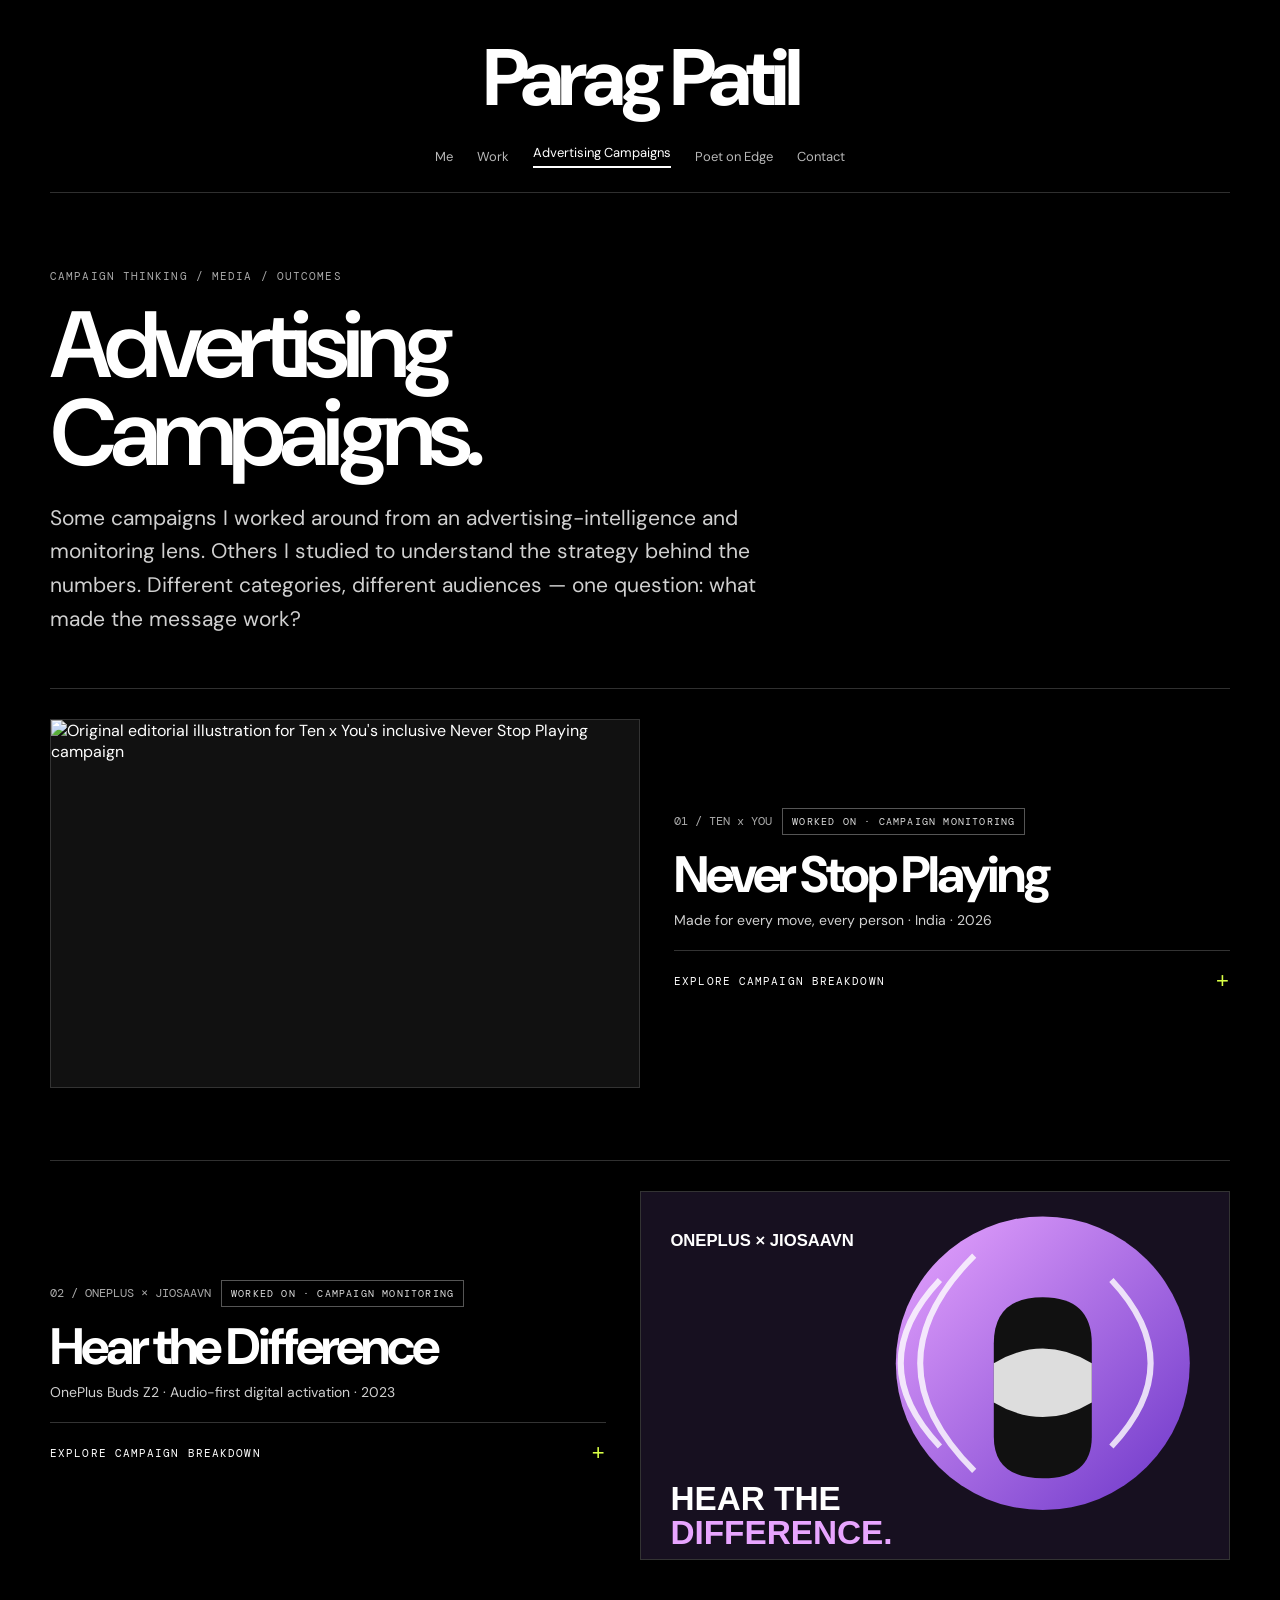
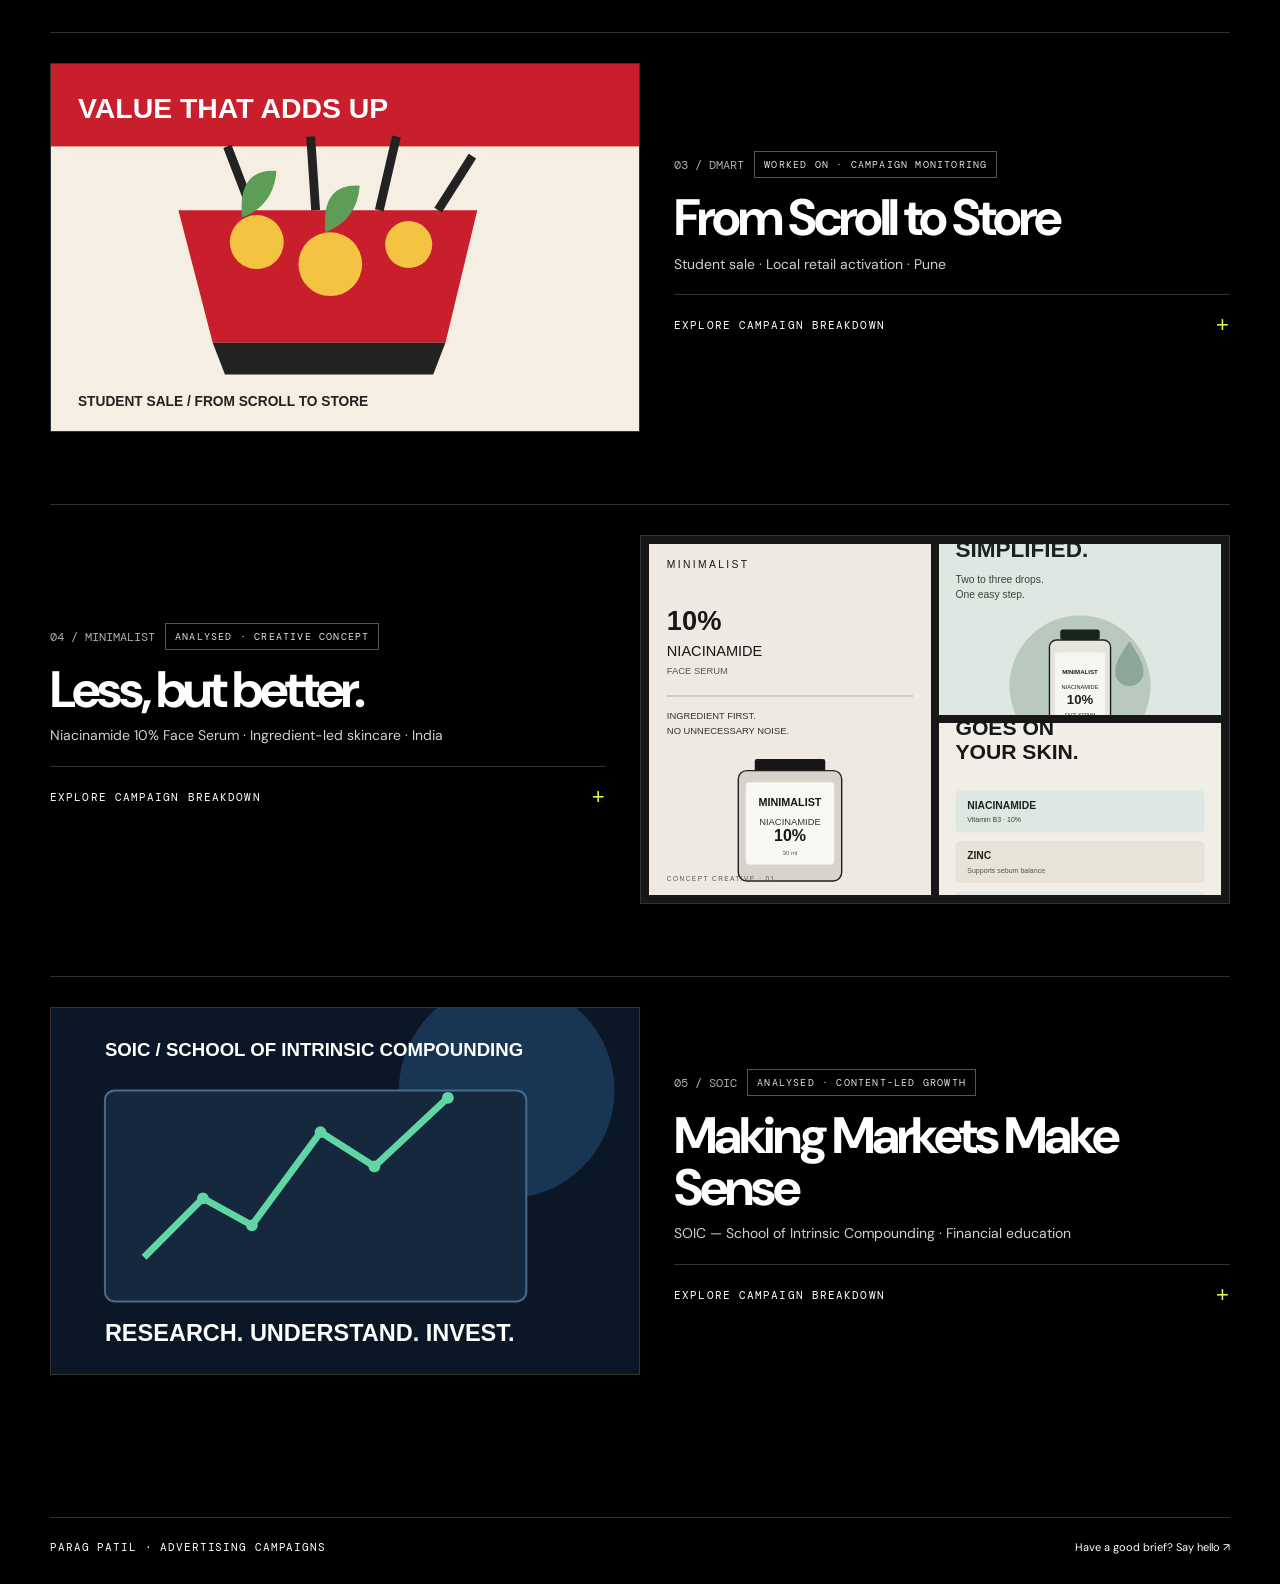
==== advertising-campaigns.html @ b4376adc "Replace Nike with inclusive Ten x You campaign" ====
<!doctype html>
<html lang="en">
<head>
<meta charset="utf-8">
<meta name="viewport" content="width=device-width, initial-scale=1">
<title>Advertising Campaigns — Parag Patil</title>
<meta name="description" content="Advertising campaign case studies, campaign monitoring and analysis by Parag Patil.">
<link rel="stylesheet" href="style.css">
<style>
.campaign-intro{max-width:850px;margin-bottom:52px}.campaign-intro h1{max-width:100%;font-size:clamp(48px,8vw,94px);margin:18px 0 24px}.campaign-intro .intro{max-width:760px}
.campaign-list{display:grid;gap:30px}
.campaign{display:grid;grid-template-columns:minmax(0,1.03fr) minmax(0,.97fr);gap:34px;padding:30px 0 42px;border-top:1px solid #303030;align-items:center}
.campaign:nth-child(even){grid-template-columns:minmax(0,.97fr) minmax(0,1.03fr)}
.campaign:nth-child(even) .campaign-art{order:2}
.campaign-art{display:block;width:100%;aspect-ratio:16/10;border:1px solid #333;overflow:hidden;background:#111}
.campaign-art img{width:100%;height:100%;display:block;object-fit:cover}
.minimalist-creatives{display:grid;grid-template-columns:1fr 1fr;grid-template-rows:1fr 1fr;gap:8px;padding:8px;aspect-ratio:16/10;background:#171717}
.minimalist-creatives img{width:100%;height:100%;object-fit:cover;min-height:0}
.minimalist-creatives img:first-child{grid-row:1 / 3}
.campaign-copy{min-width:0}.campaign-meta{display:flex;align-items:center;gap:10px;flex-wrap:wrap;margin-bottom:14px}
.campaign-number{font:12px 'DM Mono',monospace;color:#aaa}.campaign-type{font:10px 'DM Mono',monospace;letter-spacing:.12em;text-transform:uppercase;border:1px solid #555;padding:6px 9px;color:#ddd}
.campaign-copy h2{font-size:clamp(32px,4vw,52px);margin:0 0 7px}.campaign-subtitle{font-size:14px;color:#aaa;margin-bottom:22px}
.campaign-copy h3{font:11px 'DM Mono',monospace;letter-spacing:.12em;text-transform:uppercase;color:#aaa;margin:20px 0 7px}
.campaign-copy p{font-size:14px;line-height:1.75;color:#d0d0d0;margin:0}
.metrics{display:grid;grid-template-columns:repeat(3,minmax(0,1fr));gap:10px;margin-top:20px}
.metric{padding:13px 12px;border:1px solid #303030;background:#0b0b0b}.metric strong{display:block;font-size:clamp(20px,2.6vw,30px);letter-spacing:-.05em;color:#fff}.metric span{display:block;margin-top:4px;color:#999;font:9px 'DM Mono',monospace;letter-spacing:.08em;text-transform:uppercase;line-height:1.5}
.campaign-details{margin-top:18px;border-top:1px solid #333;padding-top:12px}.campaign-details summary{cursor:pointer;list-style:none;color:#fff;font:11px 'DM Mono',monospace;letter-spacing:.1em;text-transform:uppercase;display:flex;align-items:center;justify-content:space-between;padding:5px 0}.campaign-details summary::-webkit-details-marker{display:none}.campaign-details summary:after{content:'+';font:22px Arial;color:#d9ff45}.campaign-details[open] summary:after{content:'−'}.campaign-details[open] summary{margin-bottom:14px}.campaign-details .metrics{margin-top:18px}
.method-note{padding:22px 24px;border:1px solid #333;background:#0b0b0b;margin:46px 0 0;color:#bbb;font-size:13px;line-height:1.8}
.method-note strong{color:#fff}
@media(max-width:760px){.campaign{grid-template-columns:1fr!important;gap:20px;padding:24px 0 32px}.campaign:nth-child(even) .campaign-art{order:0}.metrics{grid-template-columns:repeat(3,minmax(0,1fr))}.metric{padding:11px 8px}.campaign-copy h2{font-size:36px}}
@media(max-width:420px){.metrics{grid-template-columns:repeat(2,minmax(0,1fr))}}
</style>
</head>
<body><div class="wrap">
<header class="topbar"><a class="brand" href="index.html">Parag Patil<span> / WORDS &amp; IDEAS</span></a>
<nav aria-label="Main navigation"><a href="index.html">Me</a><a href="work.html">Work</a><a class="active" href="advertising-campaigns.html">Advertising Campaigns</a><a href="poet-on-edge.html">Poet on Edge</a><a href="contact.html">Contact</a></nav></header>
<main class="page">
<section class="campaign-intro"><p class="eyebrow">Campaign thinking / media / outcomes</p><h1>Advertising<br>Campaigns.</h1><p class="intro">Some campaigns I worked around from an advertising-intelligence and monitoring lens. Others I studied to understand the strategy behind the numbers. Different categories, different audiences — one question: what made the message work?</p></section>
<section class="campaign-list" aria-label="Advertising campaign case studies">
<article class="campaign">
<div class="campaign-art"><img src="images/campaign-tenxyou.svg" alt="Original editorial illustration for Ten x You's inclusive Never Stop Playing campaign"></div>
<div class="campaign-copy"><div class="campaign-meta"><span class="campaign-number">01 / TEN x YOU</span><span class="campaign-type">Worked on · Campaign monitoring</span></div><h2>Never Stop Playing</h2><p class="campaign-subtitle">Made for every move, every person · India · 2026</p><details class="campaign-details"><summary>Explore campaign breakdown</summary>
<h3>The challenge</h3><p>Make sport and movement feel welcoming to everyone — not just professional athletes or people who already identify as sporty.</p>
<h3>The idea &amp; execution</h3><p>Ten x You's “Never Stop Playing” campaign, led by Sachin Tendulkar, celebrates everyday play and movement. It brings the focus beyond competitive sport to the many ways people participate — from running and cycling to dance, fitness and casual games.</p>
<h3>My lens</h3><p>Campaign monitoring and advertising intelligence: looking at the brand message, creative direction and how the campaign positions the brand for a broad, inclusive audience.</p>
<div class="metrics"><div class="metric"><strong>15M+</strong><span>Reported engagements in 24 hours</span></div><div class="metric"><strong>2026</strong><span>Campaign launch</span></div><div class="metric"><strong>Everyone</strong><span>Inclusive audience</span></div></div>
</details></div></article>
<article class="campaign">
<div class="campaign-art"><img src="images/campaign-jiosaavn.svg" alt="Original editorial illustration of wireless earbuds and sound waves for the OnePlus and JioSaavn case study"></div>
<div class="campaign-copy"><div class="campaign-meta"><span class="campaign-number">02 / ONEPLUS × JIOSAAVN</span><span class="campaign-type">Worked on · Campaign monitoring</span></div><h2>Hear the Difference</h2><p class="campaign-subtitle">OnePlus Buds Z2 · Audio-first digital activation · 2023</p><details class="campaign-details"><summary>Explore campaign breakdown</summary><h3>The challenge</h3><p>Showcase noise cancellation in a way people could understand immediately, rather than simply listing a technical feature.</p>
<h3>The idea &amp; execution</h3><p>An ASMR-style in-app audio ad on JioSaavn used the contrast between traffic noise and quiet to demonstrate the product benefit. The media idea made the listening environment part of the demonstration.</p>
<h3>My lens</h3><p>Campaign monitoring and creative/ad intelligence — looking at how the brand message, format and platform worked together. The reported results below belong to the campaign overall.</p>
<div class="metrics"><div class="metric"><strong>22M</strong><span>Impressions</span></div><div class="metric"><strong>2.4%</strong><span>Male CTR</span></div><div class="metric"><strong>2.0%</strong><span>Female CTR</span></div></div></details></div></article>
<article class="campaign">
<div class="campaign-art"><img src="images/campaign-dmart.svg" alt="Original editorial illustration of a value-focused retail shopping basket for the DMart student sale case study"></div>
<div class="campaign-copy"><div class="campaign-meta"><span class="campaign-number">03 / DMART</span><span class="campaign-type">Worked on · Campaign monitoring</span></div><h2>From Scroll to Store</h2><p class="campaign-subtitle">Student sale · Local retail activation · Pune</p><details class="campaign-details"><summary>Explore campaign breakdown</summary><h3>The challenge</h3><p>Make a physical retail sale relevant to students online, then move that attention towards a landing page and store discovery.</p>
<h3>The idea &amp; execution</h3><p>The case study describes mobile-first static ads and carousel GIFs, student-focused messaging, local targeting and a landing-page journey designed to connect digital interest with store intent.</p>
<h3>My lens</h3><p>Advertising intelligence and campaign monitoring: observing creative formats, messaging and distribution. The figures are published results from the agency case study, not numbers attributed to my individual work.</p>
<div class="metrics"><div class="metric"><strong>13.43L</strong><span>People reached</span></div><div class="metric"><strong>53K</strong><span>Landing-page clicks</span></div><div class="metric"><strong>55K</strong><span>Post engagements</span></div></div></details></div></article>
<article class="campaign">
<div class="campaign-art minimalist-creatives">
<img src="images/campaign-minimalist-01.svg" alt="Minimalist concept creative: ingredient-first Niacinamide 10% serum poster">
<img src="images/campaign-minimalist-02.svg" alt="Minimalist concept creative: simple skincare routine poster">
<img src="images/campaign-minimalist-03.svg" alt="Minimalist concept creative: oil-balance and skin texture poster">
</div>
<div class="campaign-copy"><div class="campaign-meta"><span class="campaign-number">04 / MINIMALIST</span><span class="campaign-type">Analysed · Creative concept</span></div><h2>Less, but better.</h2><p class="campaign-subtitle">Niacinamide 10% Face Serum · Ingredient-led skincare · India</p><details class="campaign-details"><summary>Explore campaign breakdown</summary><h3>The challenge</h3><p>Skincare shoppers face crowded shelves and complicated claims. The opportunity is to make the product's purpose and key ingredients easy to understand at a glance.</p>
<h3>The idea &amp; creative direction</h3><p>A three-part social campaign built around clarity: (1) lead with the active ingredient and its role, (2) show the serum as one simple step in a routine, and (3) explain the formula's oil-balancing positioning. Clean layouts, restrained colour and close-up product imagery keep attention on the formula rather than exaggerated promises.</p>
<h3>Creative 01 — Ingredient first</h3><p>“10% Niacinamide. No unnecessary noise.” A product-led visual that makes the active and its role the hero.</p>
<h3>Creative 02 — Keep the routine simple</h3><p>“Two to three drops. One easy step.” A routine-focused execution that makes usage feel straightforward.</p>
<h3>Creative 03 — Know what goes on your skin</h3><p>“Niacinamide + Zinc + Matmarine.” An ingredient breakdown that turns the formula into an easy-to-scan story.</p>
<h3>What I took from it</h3><p>The concept translates product information into three distinct content angles: awareness, usage and ingredient education. These are portfolio concepts, not official Minimalist advertisements, and no campaign performance is claimed.</p></details></div></article>
<article class="campaign">
<div class="campaign-art"><img src="images/campaign-soic.svg" alt="Original editorial illustration of an investor studying a stock chart on a screen for the SOIC analysis"></div>
<div class="campaign-copy"><div class="campaign-meta"><span class="campaign-number">05 / SOIC</span><span class="campaign-type">Analysed · Content-led growth</span></div><h2>Making Markets Make Sense</h2><p class="campaign-subtitle">SOIC — School of Intrinsic Compounding · Financial education</p><details class="campaign-details"><summary>Explore campaign breakdown</summary><h3>The challenge</h3><p>Make investing and business analysis easier to approach without reducing complex ideas to shallow tips or hype.</p>
<h3>The content approach</h3><p>SOIC builds its proposition around educational videos, webinars, research, industry deep-dives and investing case studies. Its content turns company results and market themes into structured learning for an investor audience.</p>
<h3>What I took from it</h3><p>A strong content brand earns attention by being useful and consistent. The editorial opportunity is to package complex research into clear hooks, accessible explanations and repeatable formats — while keeping financial claims responsible.</p>
<div class="metrics"><div class="metric"><strong>523K</strong><span>YouTube subscribers*</span></div><div class="metric"><strong>43.2M</strong><span>Channel views*</span></div><div class="metric"><strong>580</strong><span>Videos published*</span></div></div>
<p style="font-size:11px;color:#888;margin-top:9px">*Third-party channel snapshot, checked 2 November 2026; not campaign-attributed results.</p></details></div></article>
</section></main>
<footer class="footer"><span class="mono">Parag Patil · Advertising Campaigns</span><span><a href="contact.html">Have a good brief? Say hello ↗</a></span></footer>
</div></body></html>
---- style.css ----
@import url('https://fonts.googleapis.com/css2?family=DM+Mono:wght@400;500&family=DM+Sans:wght@400;500;600;700&family=Playfair+Display:wght@500;600;700&display=swap');

:root {
  --paper: #000000;
  --ink: #ffffff;
  --muted: #a8a8a8;
  --line: #2f2f2f;
  --accent: #ffffff;
  --card: #111111;

  /* Work page colours */
  --work-accent: #ffffff;
  --brief-bg: #111111;
  --brief-text: #ffffff;

  --max: 1180px;
}

* {
  box-sizing: border-box;
}

html {
  scroll-behavior: smooth;
}

body {
  margin: 0;
  background: #000000;
  color: #ffffff;
  font-family: 'DM Sans', sans-serif;
}

a {
  color: inherit;
  text-decoration: none;
}

.wrap {
  width: min(var(--max), calc(100% - 48px));
  margin: auto;
}

/* ========================================
   HEADER
   ======================================== */

.topbar {
  width: 100%;
  display: flex;
  flex-direction: column;
  align-items: center;
  justify-content: center;
  gap: 24px;
  padding: 36px 0 24px;
  border-bottom: 1px solid var(--line);
  text-align: center;
  background: #000000;
}

.brand {
  display: block;
  width: 100%;
  text-align: center;
  font-size: clamp(44px, 8vw, 80px);
  line-height: 1.05;
  font-weight: 700;
  letter-spacing: -0.065em;
  color: #ffffff;
}

.brand span {
  display: none;
}

nav {
  width: 100%;
  display: flex;
  justify-content: center;
  align-items: center;
  flex-wrap: wrap;
  gap: 24px;
}

nav a {
  font-size: 13px;
  color: #b8b8b8;
  transition: color 0.2s ease;
}

nav a:hover,
nav a.active {
  color: #ffffff;
}

nav a.active::after {
  content: '';
  display: block;
  background: #ffffff;
  height: 2px;
  margin-top: 5px;
}

/* ========================================
   GENERAL LAYOUT
   ======================================== */

.page {
  padding: 76px 0 100px;
  min-height: 70vh;
  background: #000000;
}

.eyebrow,
.label,
.meta,
.project-no {
  font-family: 'DM Mono', monospace;
  text-transform: uppercase;
  letter-spacing: 0.1em;
  font-size: 11px;
  color: #a8a8a8;
}

h1,
h2,
h3,
p {
  margin-top: 0;
}

h1 {
  font-size: clamp(50px, 9vw, 112px);
  line-height: 0.94;
  letter-spacing: -0.075em;
  font-weight: 600;
  margin: 24px 0 28px;
  max-width: 950px;
  color: #ffffff;
}

h2 {
  font-size: clamp(34px, 5vw, 58px);
  letter-spacing: -0.06em;
  line-height: 1.02;
  margin-bottom: 18px;
  color: #ffffff;
}

h3 {
  font-size: 22px;
  letter-spacing: -0.04em;
  margin-bottom: 8px;
  color: #ffffff;
}

.intro {
  font-size: clamp(17px, 2vw, 21px);
  line-height: 1.6;
  max-width: 660px;
  color: #d0d0d0;
}

/* ========================================
   HERO SECTION
   ======================================== */

.hero-row {
  display: grid;
  grid-template-columns: minmax(0, 1fr) minmax(0, 1fr);
  gap: 36px;
  align-items: center;
}

.hero-copy {
  position: relative;
  min-width: 0;
}

.hero-copy .pill {
  display: inline-block;
  background: #ffffff;
  color: #000000;
  padding: 9px 12px;
  border-radius: 99px;
  font-family: 'DM Mono', monospace;
  font-size: 10px;
  text-transform: uppercase;
  letter-spacing: 0.06em;
}

/* ========================================
   INSPIRATION HEADING
   ======================================== */

.inspiration-heading {
  position: relative;
  display: flex;
  align-items: flex-start;
  flex-wrap: wrap;
  gap: 12px;
  padding-right: 12px;
  font-size: clamp(34px, 4vw, 56px);
  line-height: 1.12;
  color: #ffffff;
}

.moving-arrow {
  display: inline-block;
  flex-shrink: 0;
  color: inherit;
  font-size: 0.85em;
  line-height: 1.2;
  margin-left: 8px;
  animation: point-to-image 1s ease-in-out infinite alternate;
}

@keyframes point-to-image {
  from {
    translate: 0 0;
  }

  to {
    translate: 10px 5px;
  }
}

/* ========================================
   HERO IMAGE
   ======================================== */

.hero-image {
  display: block;
  width: 100%;
  min-width: 0;
  height: auto;
  min-height: 0;
  max-height: none;
  align-self: center;
  padding: 7px;
  background: #0a0a0a;
  border: 1px solid #333333;
  border-radius: 16px;
  overflow: hidden;
  box-shadow:
    0 10px 28px rgba(255, 255, 255, 0.08),
    0 2px 6px rgba(255, 255, 255, 0.03);
  transition: box-shadow 0.25s ease, transform 0.25s ease;
}

.hero-image img {
  display: block;
  width: 100%;
  height: auto;
  max-height: none;
  object-fit: contain;
  object-position: center;
  border-radius: 9px;
  filter: saturate(0.8);
}

.hero-image:hover {
  transform: translateY(-2px);
  box-shadow: 0 14px 34px rgba(255, 255, 255, 0.12);
}

/* ========================================
   CTA
   ======================================== */

.cta {
  display: inline-flex;
  align-items: center;
  gap: 14px;
  margin-top: 24px;
  padding: 14px 18px;
  background: #ffffff;
  color: #000000;
  border-radius: 3px;
  font-size: 13px;
  transition: background 0.2s ease, color 0.2s ease;
}

.cta:hover {
  background: #d9d9d9;
  color: #000000;
}

/* ========================================
   WORK SECTION
   ======================================== */

.section-head {
  display: flex;
  justify-content: space-between;
  align-items: flex-end;
  gap: 24px;
  border-bottom: 1px solid var(--line);
  padding-bottom: 18px;
  margin-bottom: 28px;
}

.section-head p {
  color: #a8a8a8;
  margin: 0;
  max-width: 380px;
  line-height: 1.5;
  font-size: 14px;
}

/* ========================================
   WORK CARDS
   ======================================== */

.work-grid {
  display: grid;
  grid-template-columns: repeat(2, minmax(0, 1fr));
  gap: 36px 24px;
}

.work-card {
  min-width: 0;
}

.work-image {
  display: block;
  background: #111111;
  aspect-ratio: 4 / 3;
  overflow: hidden;
  margin-bottom: 16px;
  border-radius: 10px;
}

.work-image img {
  width: 100%;
  height: 100%;
  object-fit: contain;
  display: block;
  transition: transform 0.3s ease;
}

.work-card:hover .work-image img {
  transform: scale(1.025);
}

.card-top {
  display: flex;
  justify-content: space-between;
  gap: 12px;
  align-items: flex-start;
}

.card-top > div {
  min-width: 0;
  flex: 1;
}

/* Project title */
.work-card .card-top h3 {
  color: #ffffff;
  font-size: 23px;
  line-height: 1.25;
  margin-bottom: 8px;
}

/* Project category and format */
.work-card .card-top p {
  color: #ffffff;
  font-size: 12px;
  font-weight: 700;
  line-height: 1.7;
  letter-spacing: 0.3px;
  margin: 8px 0 0;
}

/* Project number */
.work-no {
  flex-shrink: 0;
  font-family: 'DM Mono', monospace;
  color: #ffffff;
  font-size: 11px;
  padding-top: 6px;
}

/* ========================================
   PROJECT BRIEF
   ======================================== */

.work-card .spec {
  display: block;
  margin-top: 14px;
  padding: 15px 17px;
  background: #111111;
  border: 1px solid #333333;
  border-left: 4px solid #ffffff;
  border-radius: 0 8px 8px 0;
  color: #ffffff;
  font-family: 'DM Sans', sans-serif;
  font-size: 14px;
  font-weight: 400;
  line-height: 1.7;
  letter-spacing: 0;
  text-transform: none;
}

/* Brief label */
.work-card .brief-label {
  display: block;
  margin-bottom: 5px;
  color: #ffffff;
  font-family: 'DM Mono', monospace;
  font-size: 10px;
  font-weight: 500;
  letter-spacing: 0.1em;
  text-transform: uppercase;
}

/* Brief paragraph */
.work-card .spec p {
  margin: 0;
  color: #ffffff;
  font-size: 14px;
  line-height: 1.7;
}

/* ========================================
   ABOUT SECTION
   ======================================== */

.about-grid {
  display: grid;
  grid-template-columns: 0.8fr 1.2fr;
  gap: clamp(28px, 7vw, 100px);
  align-items: start;
}

.about-copy {
  max-width: 700px;
}

.about-copy p {
  font-size: 18px;
  line-height: 1.8;
  color: #d0d0d0;
}

.note {
  border-top: 1px solid var(--line);
  padding-top: 20px;
  margin-top: 36px;
  color: #a8a8a8;
  font-size: 13px;
  line-height: 1.7;
}

/* ========================================
   POETRY SECTION
   ======================================== */

.poem-empty {
  margin-top: 45px;
  padding: clamp(28px, 6vw, 70px);
  border: 1px solid var(--line);
  background: #0a0a0a;
  min-height: 260px;
  display: flex;
  flex-direction: column;
  justify-content: space-between;
}

.poem-empty .big {
  font-family: 'Playfair Display', serif;
  font-size: clamp(35px, 6vw, 68px);
  line-height: 1.12;
  max-width: 780px;
  letter-spacing: -0.04em;
  color: #ffffff;
}

.poem-empty p {
  color: #a8a8a8;
  font-size: 13px;
  margin: 30px 0 0;
}

/* ========================================
   CONTACT SECTION
   ======================================== */

.contact-grid {
  display: grid;
  grid-template-columns: 1fr 1fr;
  gap: 50px;
  margin-top: 40px;
}

.contact-item {
  padding: 22px 0;
  border-top: 1px solid var(--line);
}

.contact-item .label {
  display: block;
  margin-bottom: 10px;
}

.contact-item a,
.contact-item span.value {
  font-size: clamp(18px, 2.4vw, 28px);
  letter-spacing: -0.04em;
  overflow-wrap: anywhere;
  color: #ffffff;
}

.contact-huge {
  font-size: clamp(40px, 7vw, 86px);
  letter-spacing: -0.07em;
  line-height: 0.98;
  max-width: 750px;
  color: #ffffff;
}

/* ========================================
   FOOTER
   ======================================== */

.footer {
  border-top: 1px solid var(--line);
  padding: 22px 0 30px;
  display: flex;
  justify-content: space-between;
  gap: 20px;
  color: #a8a8a8;
  font-size: 11px;
  background: #000000;
}

.footer .mono {
  font-family: 'DM Mono', monospace;
  text-transform: uppercase;
  letter-spacing: 0.08em;
}

.small-note {
  max-width: 820px;
  margin: 42px 0 48px;
  padding: 22px 26px;
  border-left: 3px solid #B94E35;
  background: #151515;
  color: #f1f1f1;
  font-size: clamp(16px, 1.8vw, 19px);
  font-weight: 500;
  line-height: 1.75;
  letter-spacing: 0.01em;
}

.mobile-menu {
  display: none;
}

/* ========================================
   MOBILE LAYOUT
   ======================================== */

@media (max-width: 720px) {

  .wrap {
    width: calc(100% - 32px);
  }

  .topbar {
    padding: 24px 0 20px;
    gap: 18px;
  }

  .brand {
    font-size: clamp(36px, 8vw, 56px);
  }

  nav {
    width: 100%;
    justify-content: center;
    flex-wrap: wrap;
    gap: 18px;
  }

  nav a {
    font-size: 12px;
  }

  .page {
    padding: 48px 0 70px;
  }

  .hero-row,
  .about-grid,
  .contact-grid {
    grid-template-columns: minmax(0, 1fr);
  }

  .hero-row {
    gap: 28px;
  }

  .hero-image {
    width: 100%;
    height: auto;
    min-height: 0;
    max-height: none;
    padding: 5px;
    border-radius: 14px;
    order: -1;
  }

  .hero-image img {
    width: 100%;
    height: auto;
    max-height: none;
    object-fit: contain;
    border-radius: 9px;
  }

  .hero-copy h1 {
    font-size: clamp(52px, 15vw, 88px);
  }

  .inspiration-heading {
    font-size: clamp(34px, 9vw, 48px);
  }

  .work-grid {
    grid-template-columns: 1fr;
    gap: 30px;
  }

  .section-head {
    align-items: flex-start;
    flex-direction: column;
  }

  .work-card .spec {
    padding: 12px 14px;
    font-size: 14px;
  }

  .work-card .spec p {
    font-size: 14px;
  }

  .work-card .card-top p {
    font-size: 11px;
  }

  .footer {
    flex-direction: column;
  }
}

/* ========================================
   REDUCED MOTION
   ======================================== */

@media (prefers-reduced-motion: reduce) {

  html {
    scroll-behavior: auto;
  }

  .moving-arrow {
    animation: none;
  }

  .hero-image,
  .work-image img {
    transition: none;
  }

  .hero-image:hover {
    transform: none;
  }

  .work-card:hover .work-image img {
    transform: none;
  }
}

/* ========================================
   POET ON EDGE — PARTY GHOST
   ======================================== */

.poet-page .poem-content {
  max-width: 850px;
}

.poet-page .poem-content .eyebrow {
  margin-bottom: 12px;
  font-size: 11px;
  letter-spacing: 0.12em;
}

.poet-page .poem-title {
  font-family: 'Playfair Display', serif;
  font-size: clamp(42px, 7vw, 76px);
  font-weight: 600;
  line-height: 1.05;
  letter-spacing: -0.045em;
  color: #ffffff;
  margin: 12px 0 32px;
}

.poet-page .poem-content .big {
  font-family: 'Playfair Display', serif;
  font-size: clamp(18px, 2.2vw, 23px);
  font-weight: 500;
  line-height: 1.9;
  letter-spacing: 0;
  white-space: pre-line;
  max-width: 850px;
  color: #ffffff;
}

.poet-page .poem-afterword {
  border-top: 1px solid var(--line);
  margin-top: 48px;
  padding-top: 24px;
}

.poet-page .poem-afterword .label {
  display: block;
  margin-bottom: 12px;
}

.poet-page .poem-afterword p {
  color: #a8a8a8;
  font-size: 13px;
  line-height: 1.7;
  margin: 0;
}

/* ========================================
   POETRY PAGE MOBILE
   ======================================== */

@media (max-width: 720px) {

  .poet-page .poem-empty {
    padding: 24px 20px;
  }

  .poet-page .poem-title {
    font-size: clamp(40px, 11vw, 58px);
    margin-bottom: 26px;
  }

  .poet-page .poem-content .big {
    font-size: 18px;
    line-height: 1.85;
  }

  .poet-page .poem-afterword {
    margin-top: 36px;
  }
}

/* ========================================
   FINAL DARK THEME OVERRIDES
   ======================================== */

html,
body {
  background: #000000 !important;
  color: #ffffff !important;
}

body {
  color-scheme: dark;
}

.topbar,
.page,
.footer,
section,
header,
main,
article {
  background-color: #000000;
}

h1,
h2,
h3,
h4,
h5,
h6,
p,
li,
span,
strong,
.brand {
  color: #ffffff;
}

a {
  color: #ffffff;
}

a:hover {
  color: #d0d0d0;
}

nav a {
  color: #b8b8b8;
}

nav a:hover,
nav a.active {
  color: #ffffff;
}

nav a.active::after {
  background: #ffffff;
}

.eyebrow,
.label,
.meta,
.project-no,
.section-head p,
.note,
.small-note,
.footer,
.poem-empty p,
.poet-page .poem-afterword p {
  color: #a8a8a8;
}

.intro,
.about-copy p {
  color: #d0d0d0;
}

.topbar,
.section-head,
.contact-item,
.footer,
.poet-page .poem-afterword {
  border-color: #2f2f2f;
}

.hero-image {
  background: #0a0a0a;
  border-color: #333333;
}

.work-image {
  background: #111111;
}

.work-card .card-top h3,
.work-card .card-top p,
.work-no,
.work-card .brief-label {
  color: #ffffff;
}

.work-card .spec {
  background: #111111;
  border-color: #333333;
  border-left-color: #ffffff;
  color: #ffffff;
}

.work-card .spec p {
  color: #ffffff;
}

.poem-empty {
  background: #0a0a0a;
  border-color: #2f2f2f;
}

.cta {
  background: #ffffff;
  color: #000000;
}

.cta:hover {
  background: #d9d9d9;
  color: #000000;
}

@media (max-width: 720px) {
  html,
  body {
    background: #000000 !important;
  }
}
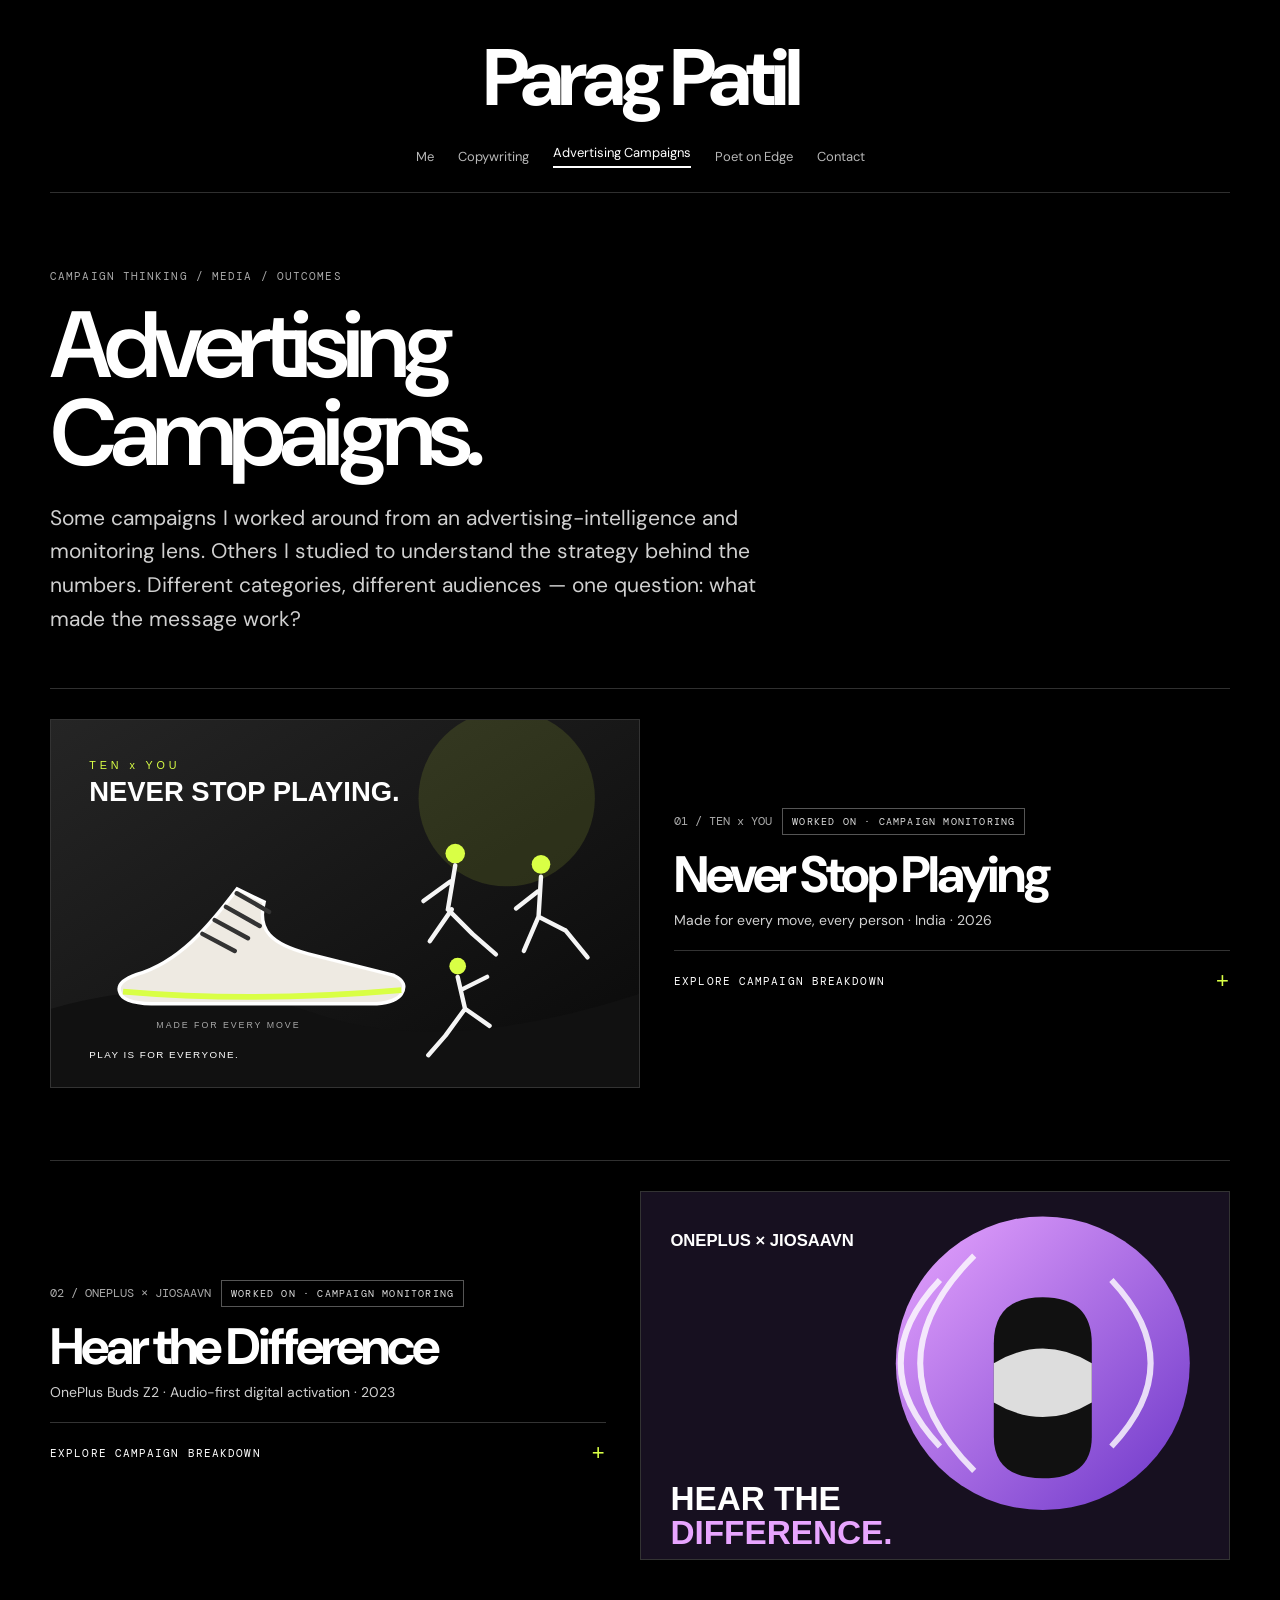
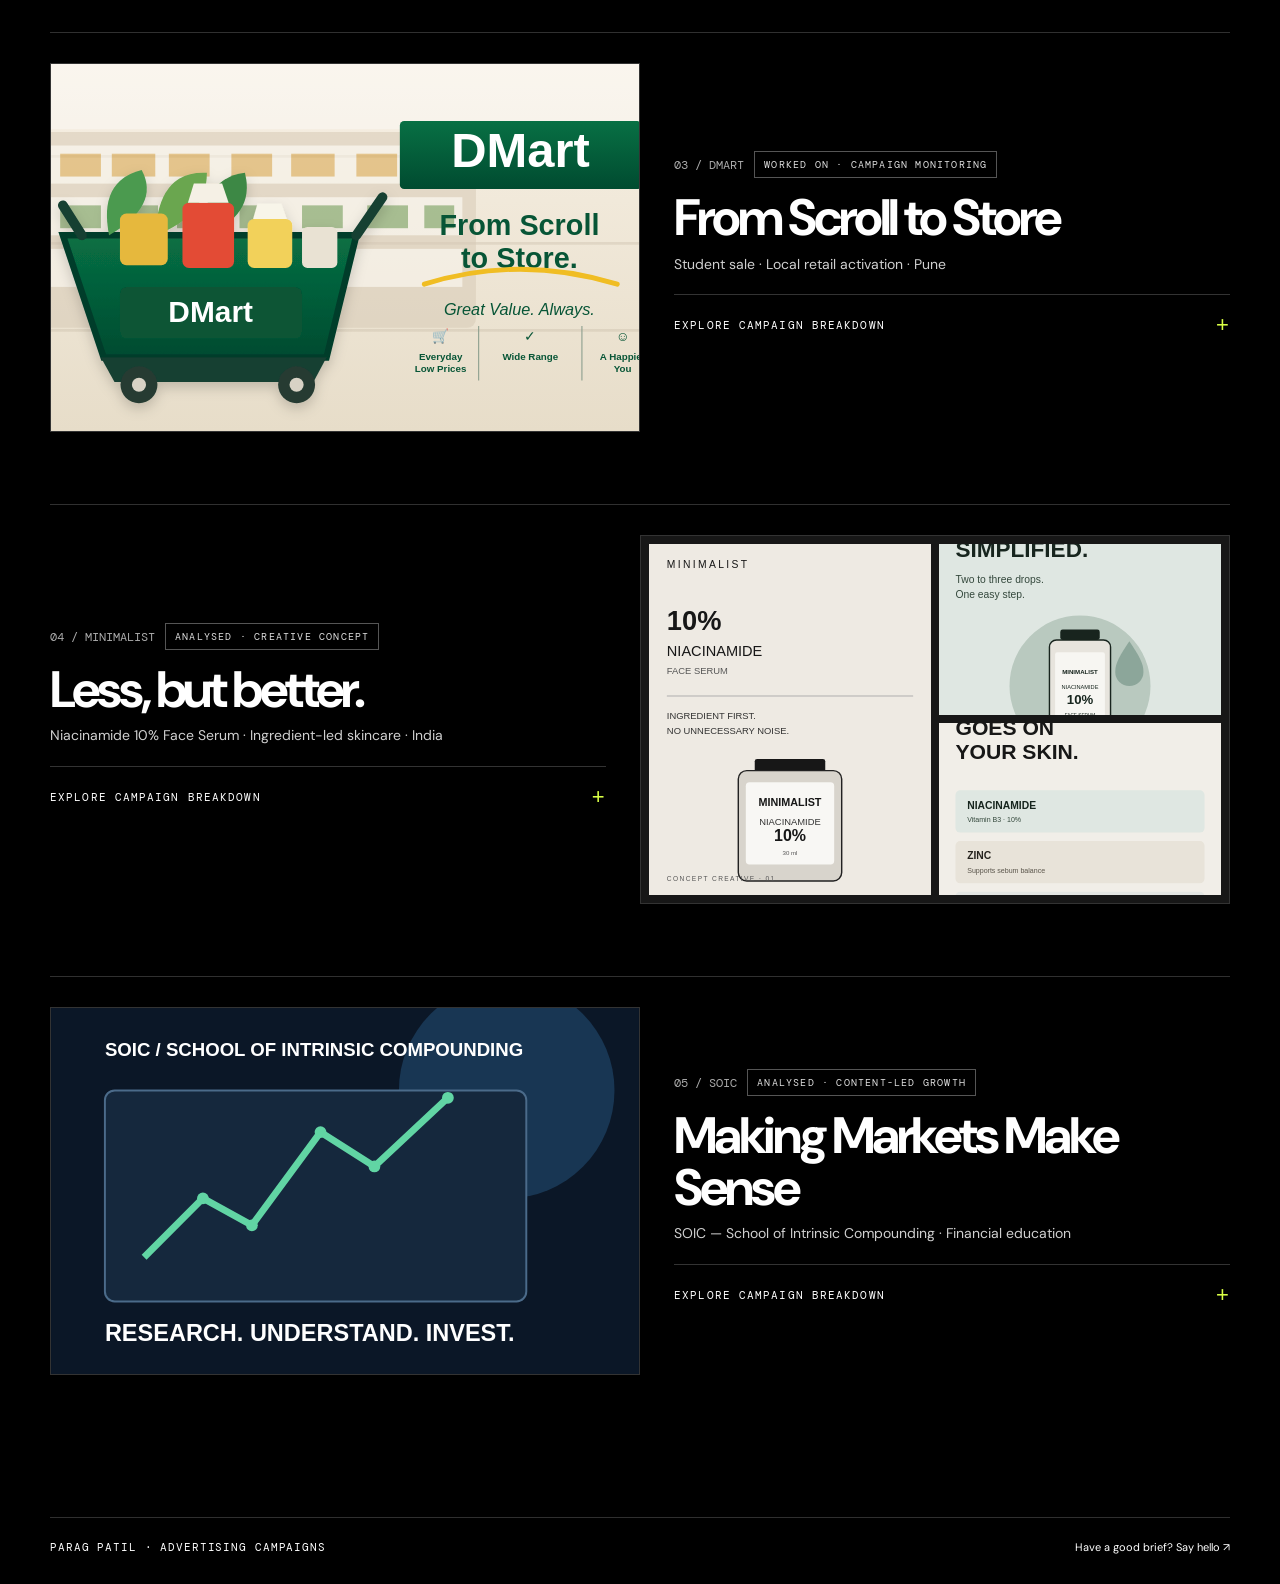
==== commit 52ff59c6: "Keep Copywriting label consistent across navigation" ====
--- a/advertising-campaigns.html
+++ b/advertising-campaigns.html
@@ -33,7 +33,7 @@
 </head>
 <body><div class="wrap">
 <header class="topbar"><a class="brand" href="index.html">Parag Patil<span> / WORDS &amp; IDEAS</span></a>
-<nav aria-label="Main navigation"><a href="index.html">Me</a><a href="work.html">Work</a><a class="active" href="advertising-campaigns.html">Advertising Campaigns</a><a href="poet-on-edge.html">Poet on Edge</a><a href="contact.html">Contact</a></nav></header>
+<nav aria-label="Main navigation"><a href="index.html">Me</a><a href="work.html">Copywriting</a><a class="active" href="advertising-campaigns.html">Advertising Campaigns</a><a href="poet-on-edge.html">Poet on Edge</a><a href="contact.html">Contact</a></nav></header>
 <main class="page">
 <section class="campaign-intro"><p class="eyebrow">Campaign thinking / media / outcomes</p><h1>Advertising<br>Campaigns.</h1><p class="intro">Some campaigns I worked around from an advertising-intelligence and monitoring lens. Others I studied to understand the strategy behind the numbers. Different categories, different audiences — one question: what made the message work?</p></section>
 <section class="campaign-list" aria-label="Advertising campaign case studies">
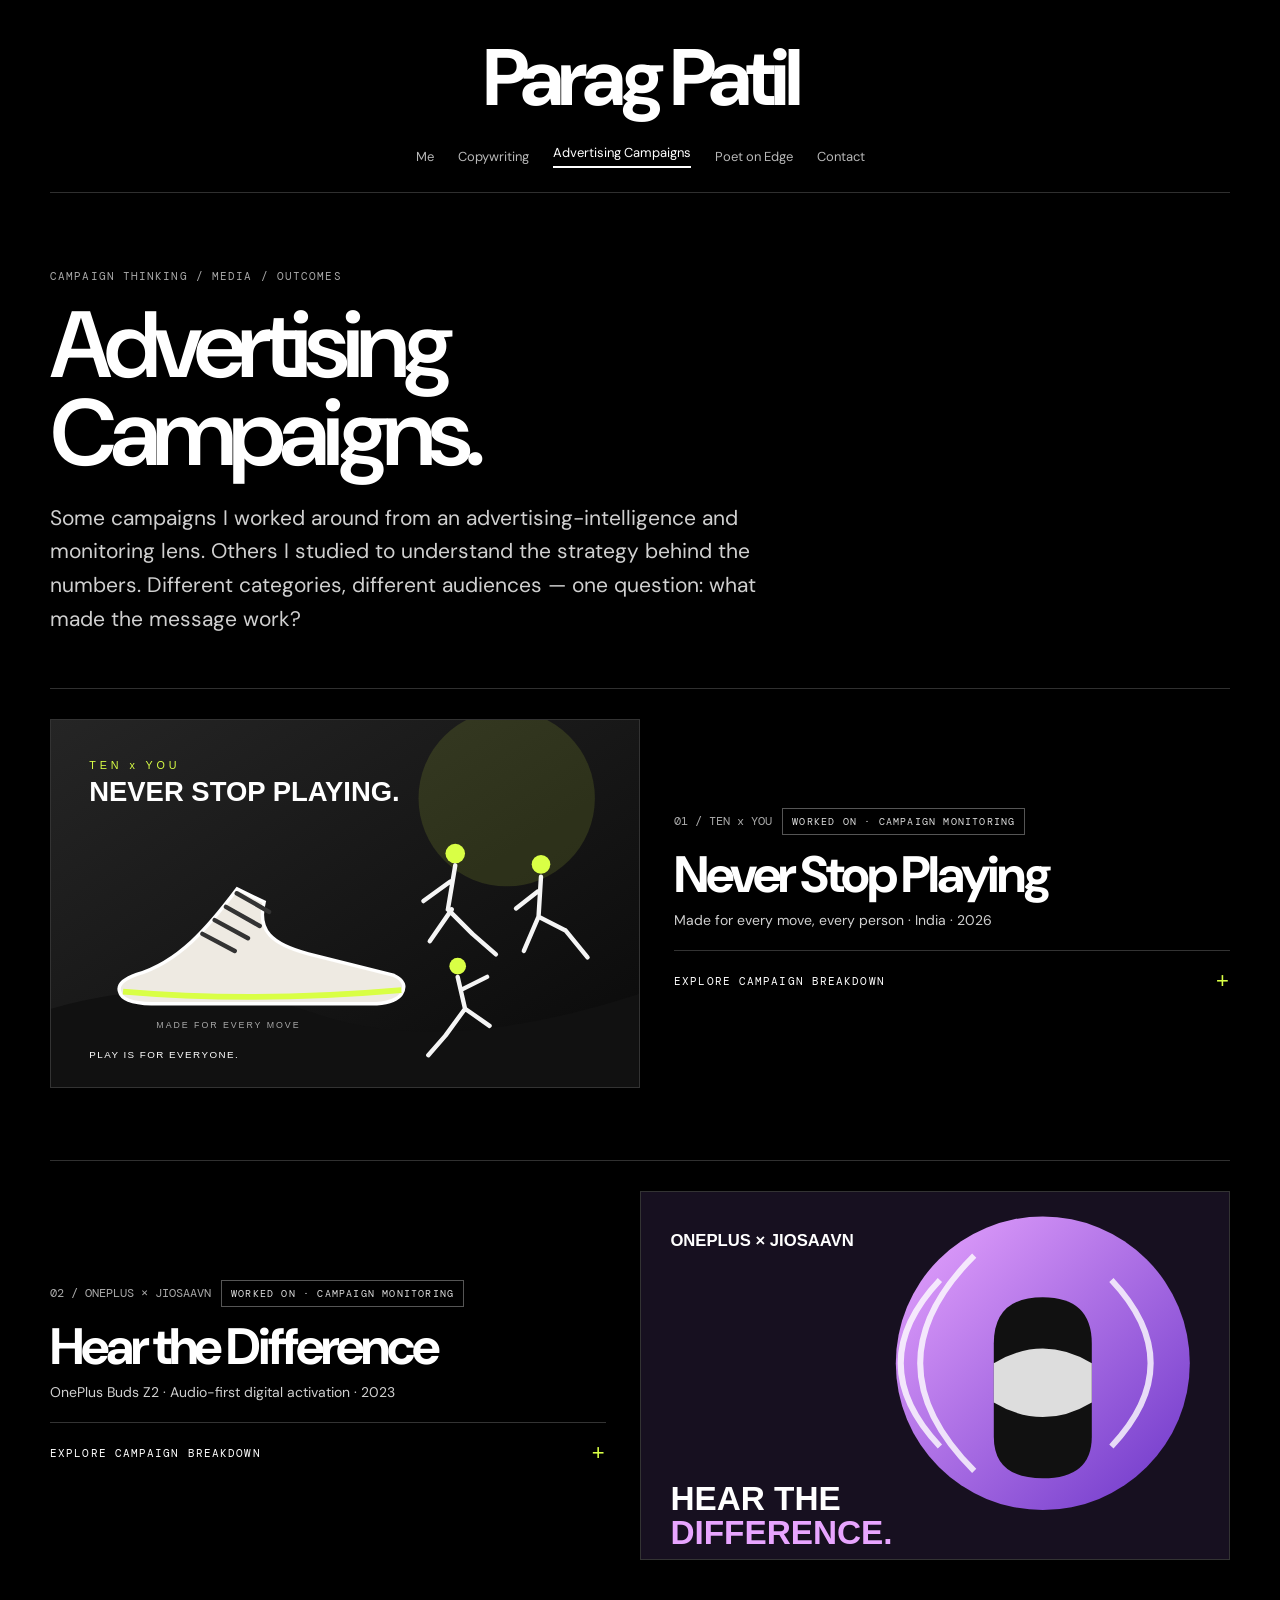
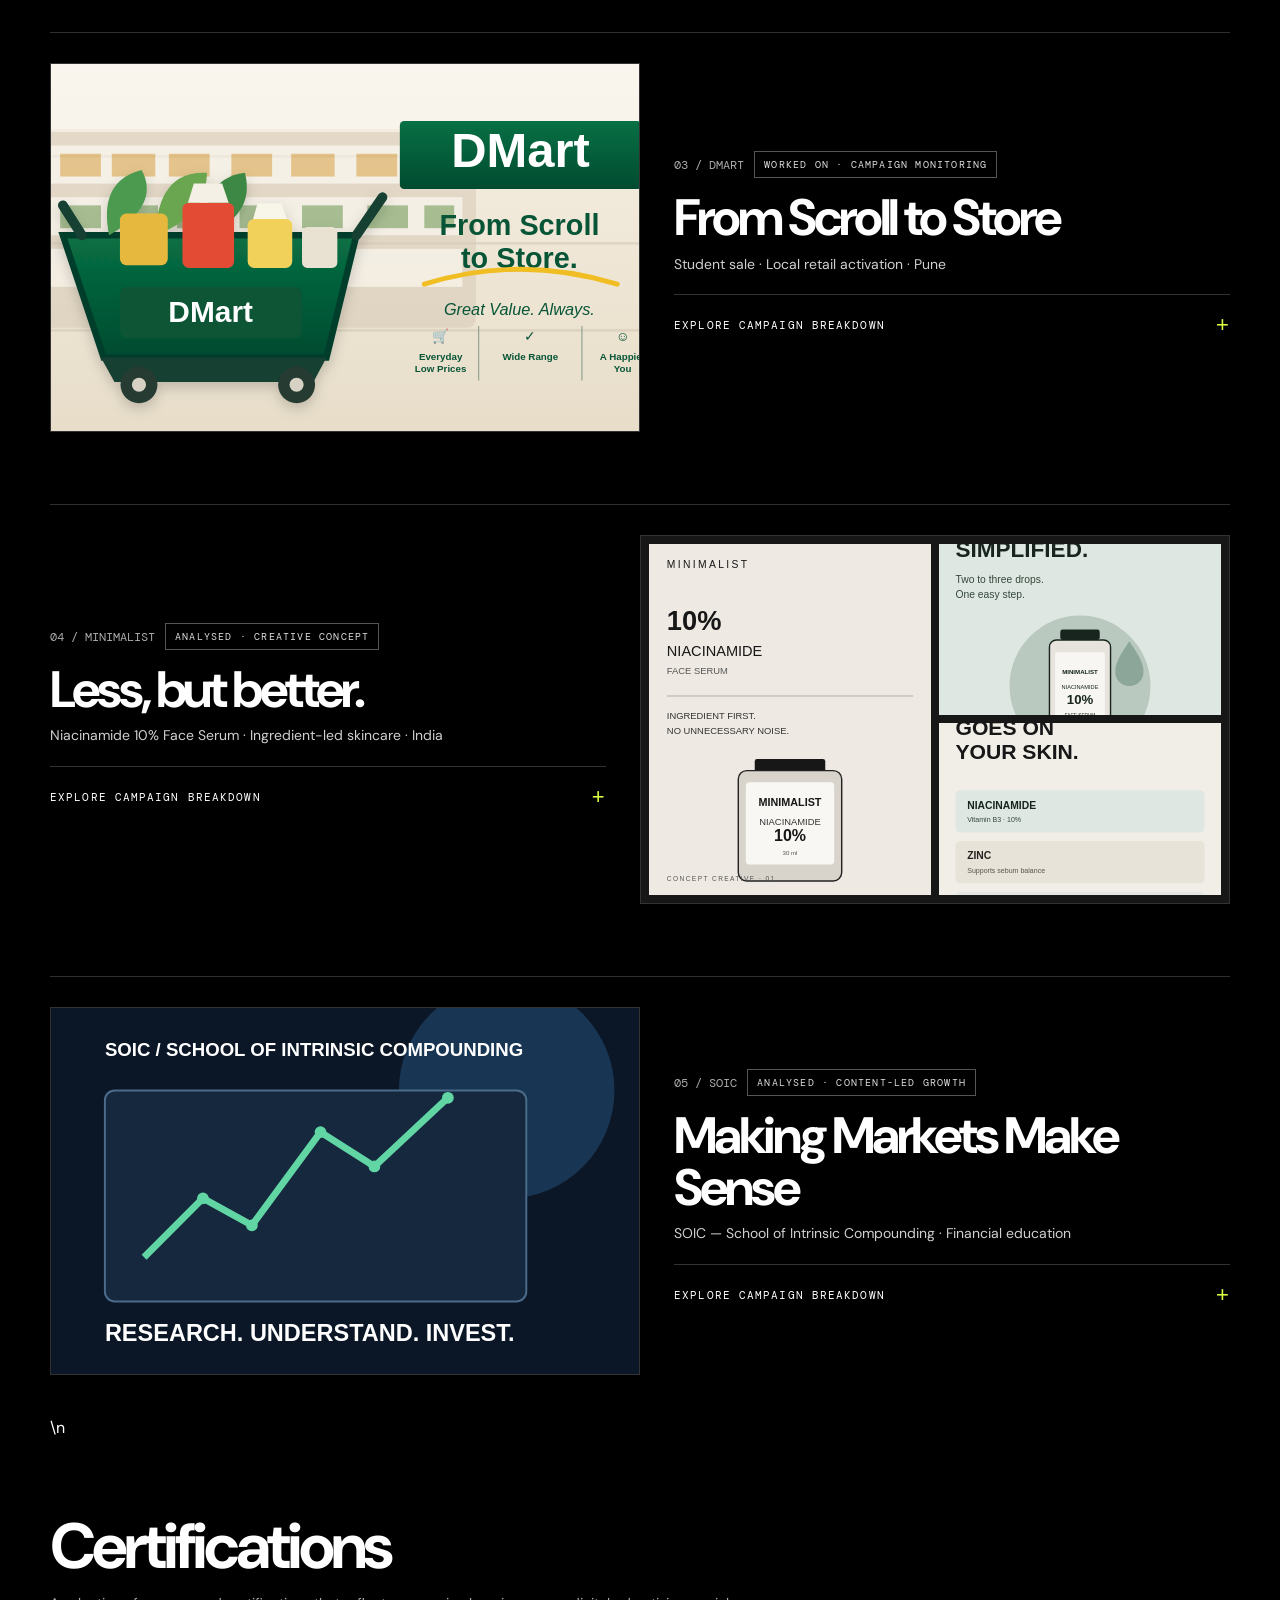
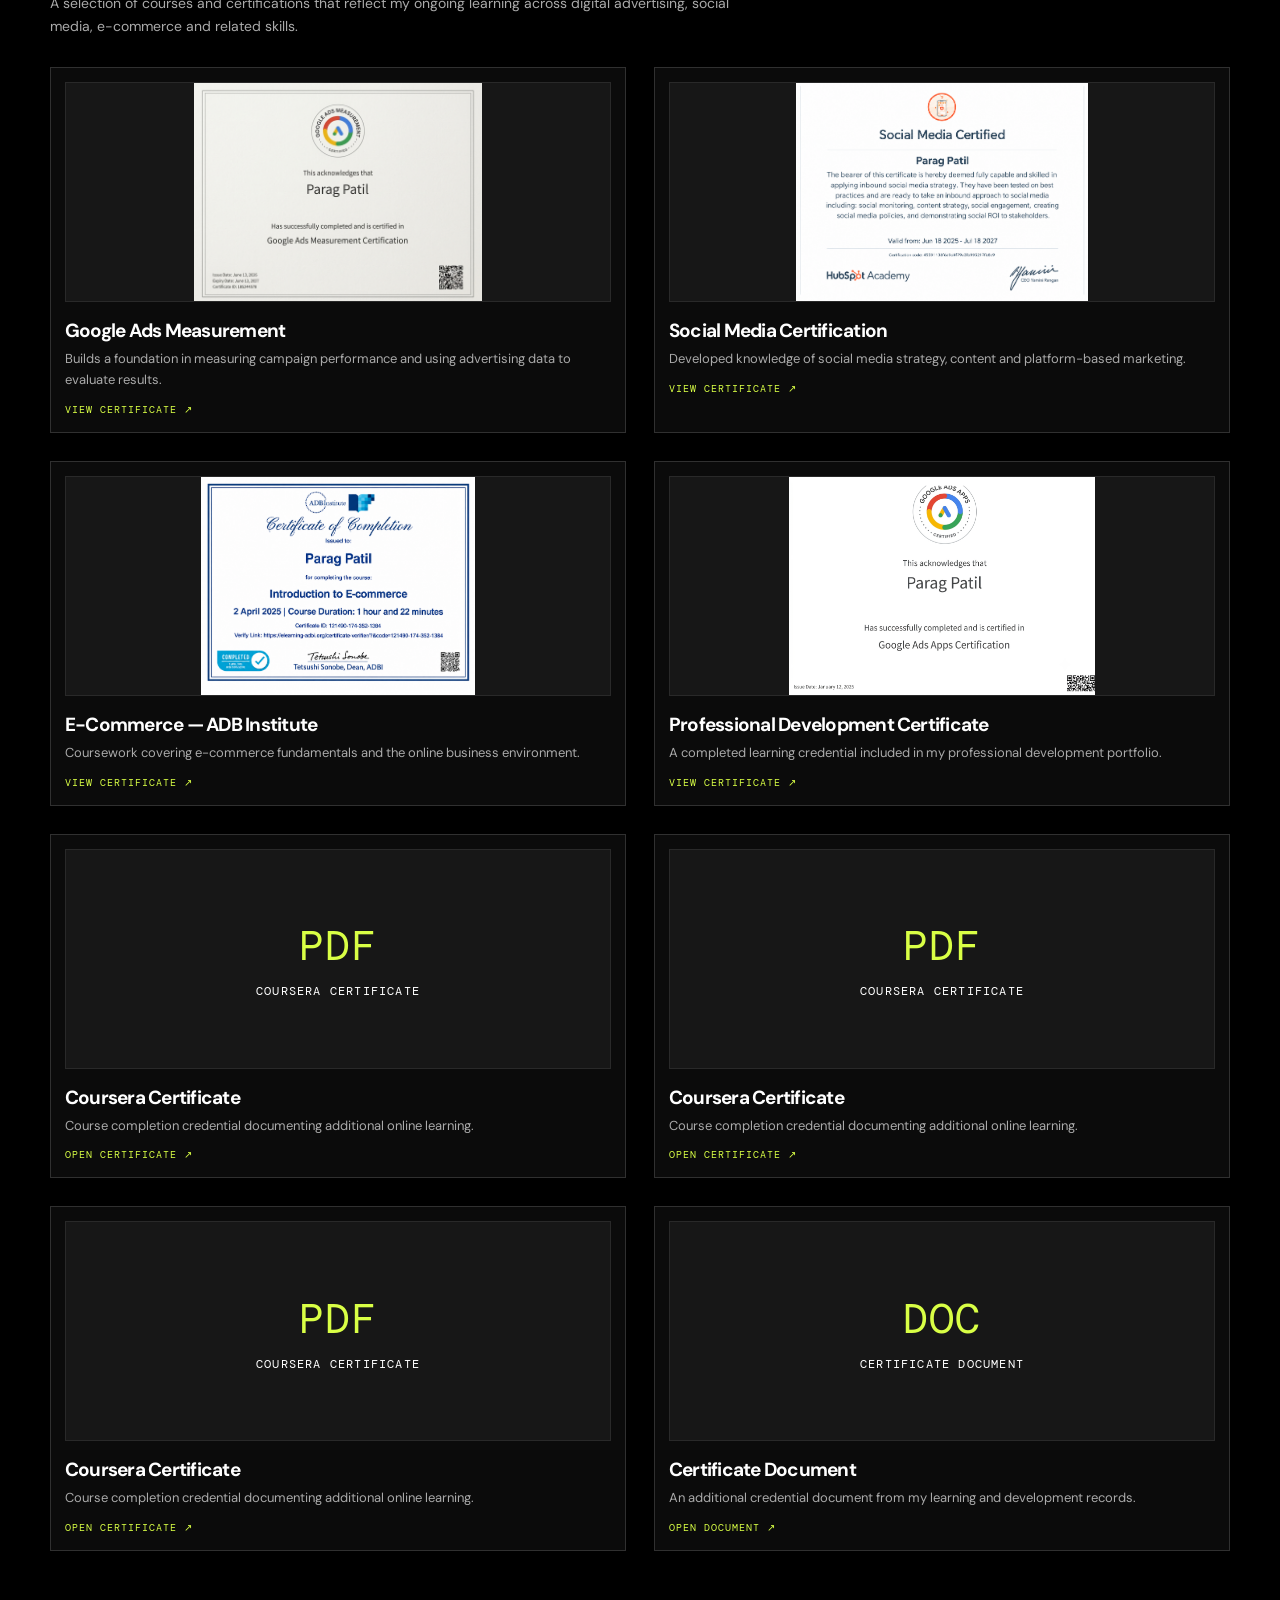
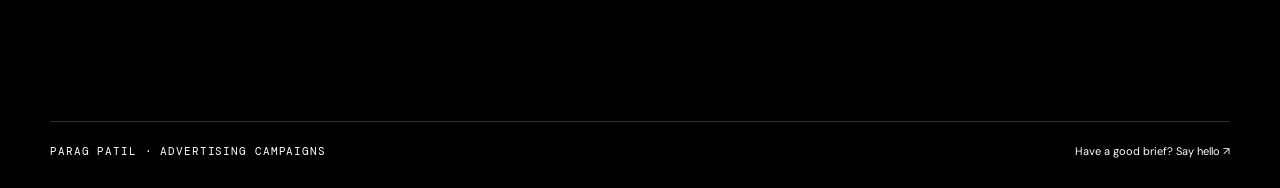
==== commit 3bb006bc: "Add two-column certifications section" ====
--- a/advertising-campaigns.html
+++ b/advertising-campaigns.html
@@ -29,7 +29,23 @@
 .method-note strong{color:#fff}
 @media(max-width:760px){.campaign{grid-template-columns:1fr!important;gap:20px;padding:24px 0 32px}.campaign:nth-child(even) .campaign-art{order:0}.metrics{grid-template-columns:repeat(3,minmax(0,1fr))}.metric{padding:11px 8px}.campaign-copy h2{font-size:36px}}
 @media(max-width:420px){.metrics{grid-template-columns:repeat(2,minmax(0,1fr))}}
-</style>
+
+/* CERTIFICATIONS */
+.certifications-section{margin:76px 0 70px}
+.certifications-section>h2{font-size:clamp(38px,6vw,64px);margin:0 0 12px}
+.certifications-intro{max-width:720px;color:#aaa;font-size:14px;line-height:1.7;margin:0 0 28px}
+.certification-grid{display:grid;grid-template-columns:repeat(2,minmax(0,1fr));gap:28px}
+.certification-card{min-width:0;border:1px solid #303030;background:#0b0b0b;padding:14px}
+.certification-card>a{display:block;color:inherit;text-decoration:none}
+.certification-preview{height:220px;display:flex;align-items:center;justify-content:center;background:#171717;border:1px solid #292929;overflow:hidden}
+.certification-preview img{width:100%;height:100%;object-fit:contain}
+.certification-file{display:flex;flex-direction:column;align-items:center;justify-content:center;gap:10px;color:#ddd;font:12px 'DM Mono',monospace;letter-spacing:.1em;text-transform:uppercase}
+.certification-file span:first-child{font-size:42px;color:#d9ff45}
+.certification-card h3{font-size:19px;margin:16px 0 6px;color:#fff}
+.certification-card p{font-size:13px;line-height:1.6;color:#aaa;margin:0}
+.certification-open{display:inline-block;margin-top:12px;color:#d9ff45;font:10px 'DM Mono',monospace;letter-spacing:.1em;text-transform:uppercase}
+@media(max-width:650px){.certification-grid{grid-template-columns:1fr}.certification-preview{height:200px}}
+\n</style>
 </head>
 <body><div class="wrap">
 <header class="topbar"><a class="brand" href="index.html">Parag Patil<span> / WORDS &amp; IDEAS</span></a>
@@ -76,6 +92,77 @@
 <h3>What I took from it</h3><p>A strong content brand earns attention by being useful and consistent. The editorial opportunity is to package complex research into clear hooks, accessible explanations and repeatable formats — while keeping financial claims responsible.</p>
 <div class="metrics"><div class="metric"><strong>523K</strong><span>YouTube subscribers*</span></div><div class="metric"><strong>43.2M</strong><span>Channel views*</span></div><div class="metric"><strong>580</strong><span>Videos published*</span></div></div>
 <p style="font-size:11px;color:#888;margin-top:9px">*Third-party channel snapshot, checked 2 November 2026; not campaign-attributed results.</p></details></div></article>
-</section></main>
+</section>\n
+<section class="certifications-section" aria-labelledby="certifications-heading">
+  <h2 id="certifications-heading">Certifications</h2>
+  <p class="certifications-intro">A selection of courses and certifications that reflect my ongoing learning across digital advertising, social media, e-commerce and related skills.</p>
+  <div class="certification-grid">
+    <article class="certification-card">
+      <a href="Cerificate/Parag%20Ads%20measurement.png" target="_blank" rel="noopener noreferrer">
+        <div class="certification-preview"><img src="Cerificate/Parag%20Ads%20measurement.png" alt="Google Ads Measurement certification"></div>
+        <h3>Google Ads Measurement</h3>
+        <p>Builds a foundation in measuring campaign performance and using advertising data to evaluate results.</p>
+        <span class="certification-open">View certificate ↗</span>
+      </a>
+    </article>
+    <article class="certification-card">
+      <a href="Cerificate/Parag%20Social%20Media%20Certification%20for%20Parag%20Patil.png" target="_blank" rel="noopener noreferrer">
+        <div class="certification-preview"><img src="Cerificate/Parag%20Social%20Media%20Certification%20for%20Parag%20Patil.png" alt="Social Media certification"></div>
+        <h3>Social Media Certification</h3>
+        <p>Developed knowledge of social media strategy, content and platform-based marketing.</p>
+        <span class="certification-open">View certificate ↗</span>
+      </a>
+    </article>
+    <article class="certification-card">
+      <a href="Cerificate/Parag-ADB%20Institute%20E-Commerce%20Certificate.png" target="_blank" rel="noopener noreferrer">
+        <div class="certification-preview"><img src="Cerificate/Parag-ADB%20Institute%20E-Commerce%20Certificate.png" alt="ADB Institute E-Commerce certificate"></div>
+        <h3>E-Commerce — ADB Institute</h3>
+        <p>Coursework covering e-commerce fundamentals and the online business environment.</p>
+        <span class="certification-open">View certificate ↗</span>
+      </a>
+    </article>
+    <article class="certification-card">
+      <a href="Cerificate/Parag%20__dx8ntwdx8ntwdx8n.png" target="_blank" rel="noopener noreferrer">
+        <div class="certification-preview"><img src="Cerificate/Parag%20__dx8ntwdx8ntwdx8n.png" alt="Additional course certificate"></div>
+        <h3>Professional Development Certificate</h3>
+        <p>A completed learning credential included in my professional development portfolio.</p>
+        <span class="certification-open">View certificate ↗</span>
+      </a>
+    </article>
+    <article class="certification-card">
+      <a href="Cerificate/Coursera%205USR9QWZKDHP.pdf" target="_blank" rel="noopener noreferrer">
+        <div class="certification-preview certification-file"><span>PDF</span><span>Coursera certificate</span></div>
+        <h3>Coursera Certificate</h3>
+        <p>Course completion credential documenting additional online learning.</p>
+        <span class="certification-open">Open certificate ↗</span>
+      </a>
+    </article>
+    <article class="certification-card">
+      <a href="Cerificate/Coursera%20JP25GCPP5W88.pdf" target="_blank" rel="noopener noreferrer">
+        <div class="certification-preview certification-file"><span>PDF</span><span>Coursera certificate</span></div>
+        <h3>Coursera Certificate</h3>
+        <p>Course completion credential documenting additional online learning.</p>
+        <span class="certification-open">Open certificate ↗</span>
+      </a>
+    </article>
+    <article class="certification-card">
+      <a href="Cerificate/Coursera%20YVGRLS86JJF7.pdf" target="_blank" rel="noopener noreferrer">
+        <div class="certification-preview certification-file"><span>PDF</span><span>Coursera certificate</span></div>
+        <h3>Coursera Certificate</h3>
+        <p>Course completion credential documenting additional online learning.</p>
+        <span class="certification-open">Open certificate ↗</span>
+      </a>
+    </article>
+    <article class="certification-card">
+      <a href="Cerificate/Doc2.docx" target="_blank" rel="noopener noreferrer">
+        <div class="certification-preview certification-file"><span>DOC</span><span>Certificate document</span></div>
+        <h3>Certificate Document</h3>
+        <p>An additional credential document from my learning and development records.</p>
+        <span class="certification-open">Open document ↗</span>
+      </a>
+    </article>
+  </div>
+</section>
+</main>
 <footer class="footer"><span class="mono">Parag Patil · Advertising Campaigns</span><span><a href="contact.html">Have a good brief? Say hello ↗</a></span></footer>
 </div></body></html>
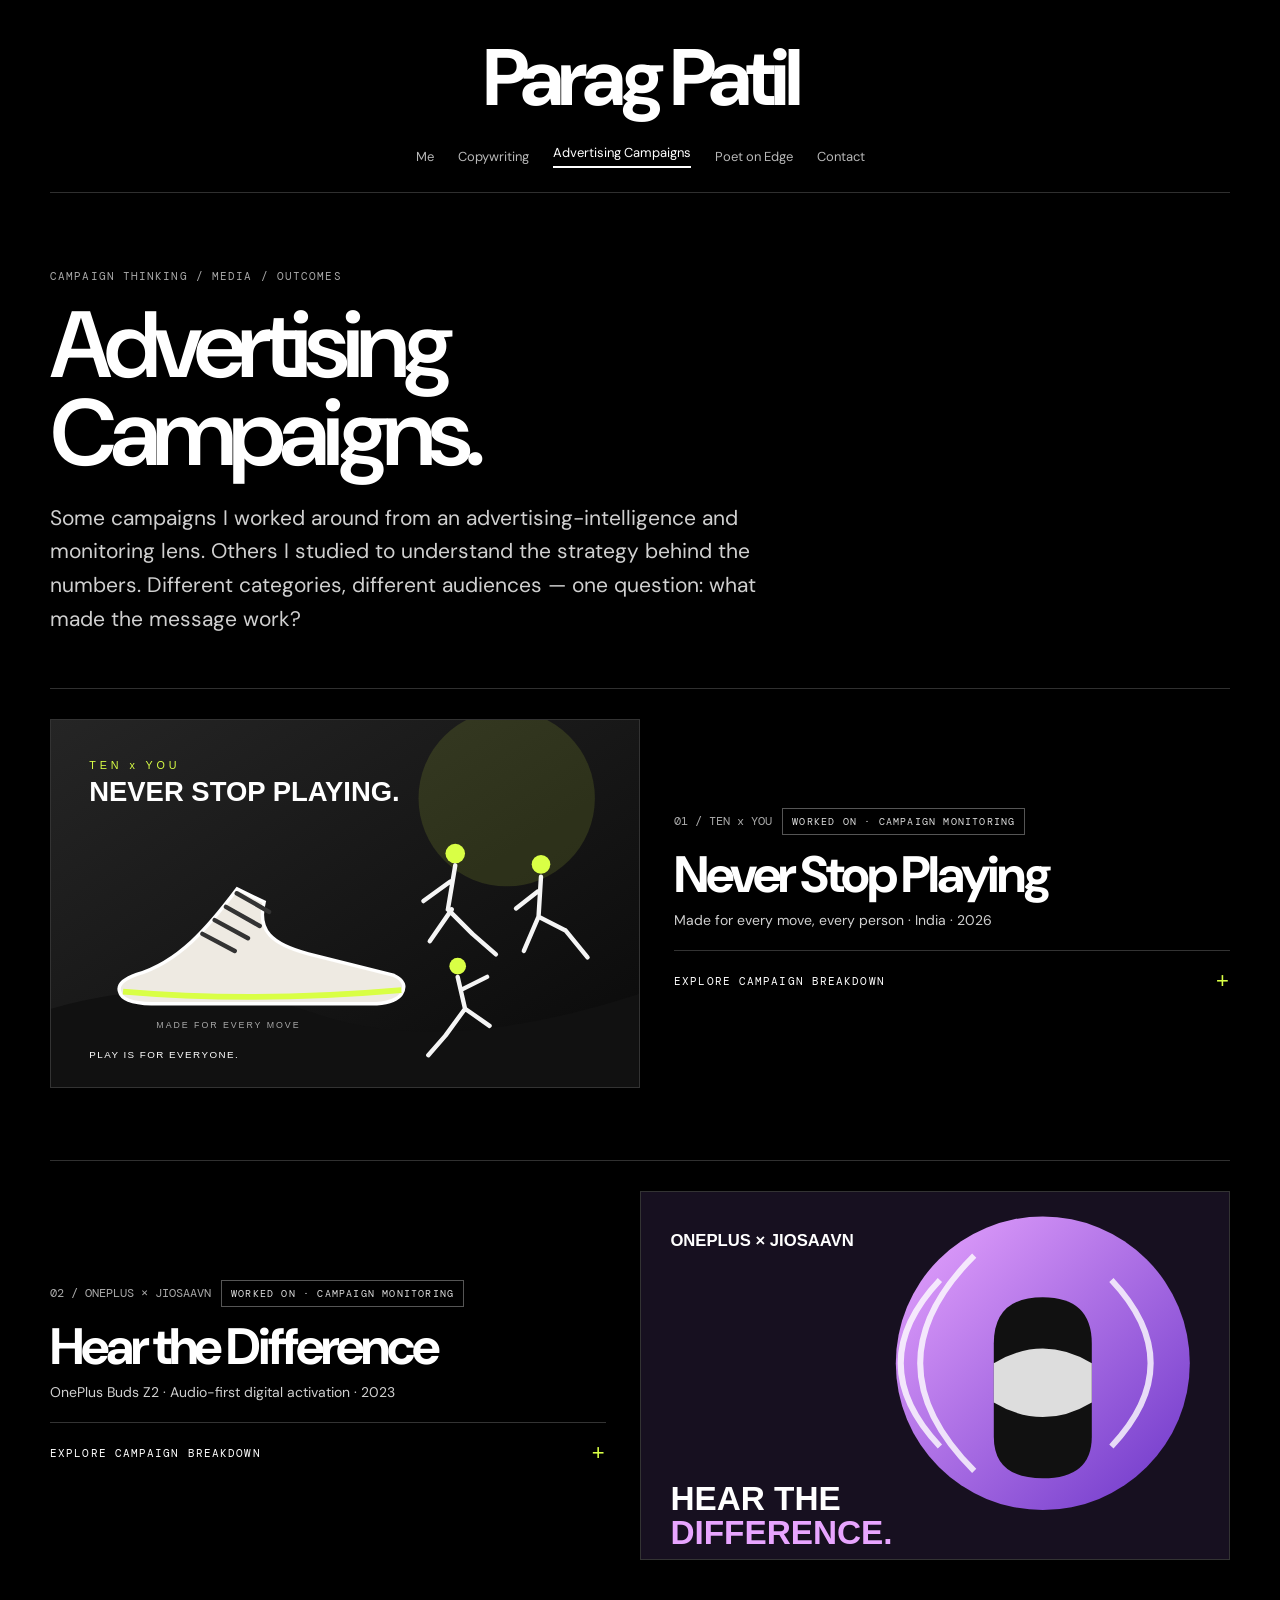
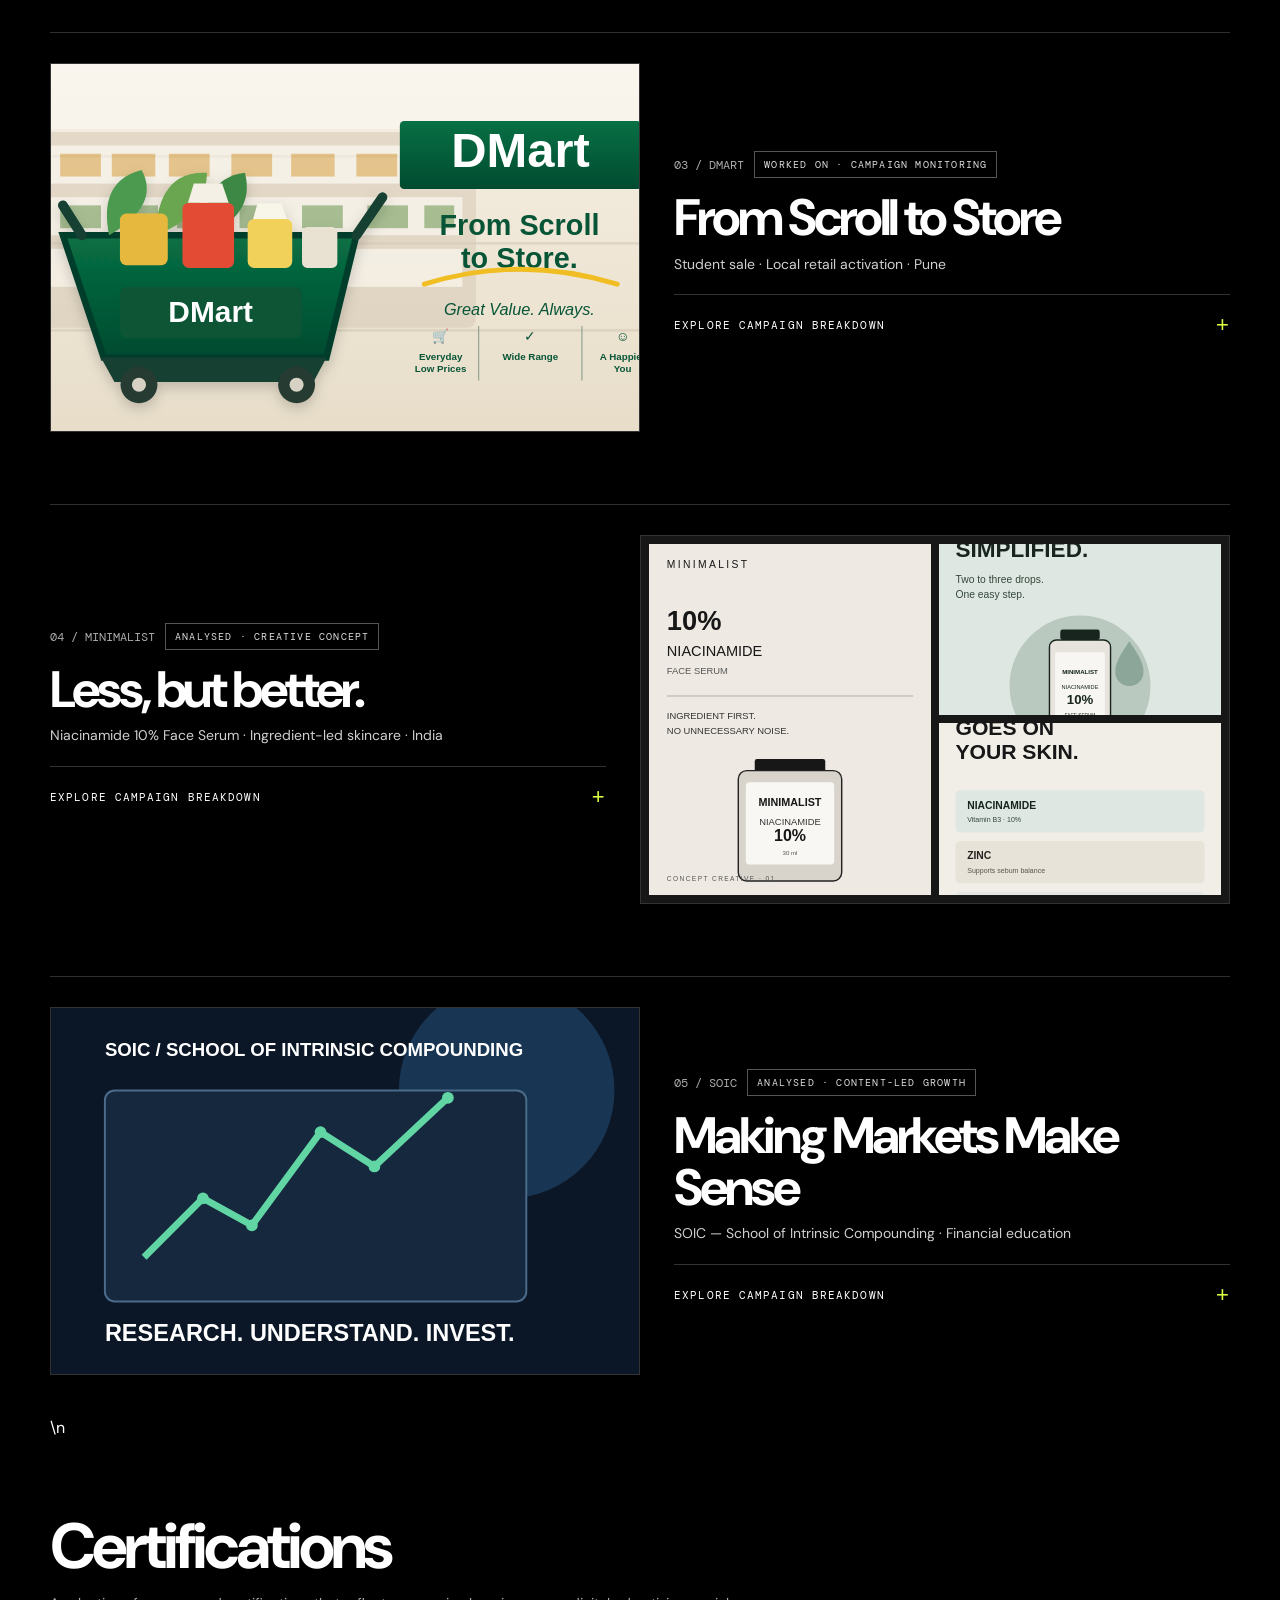
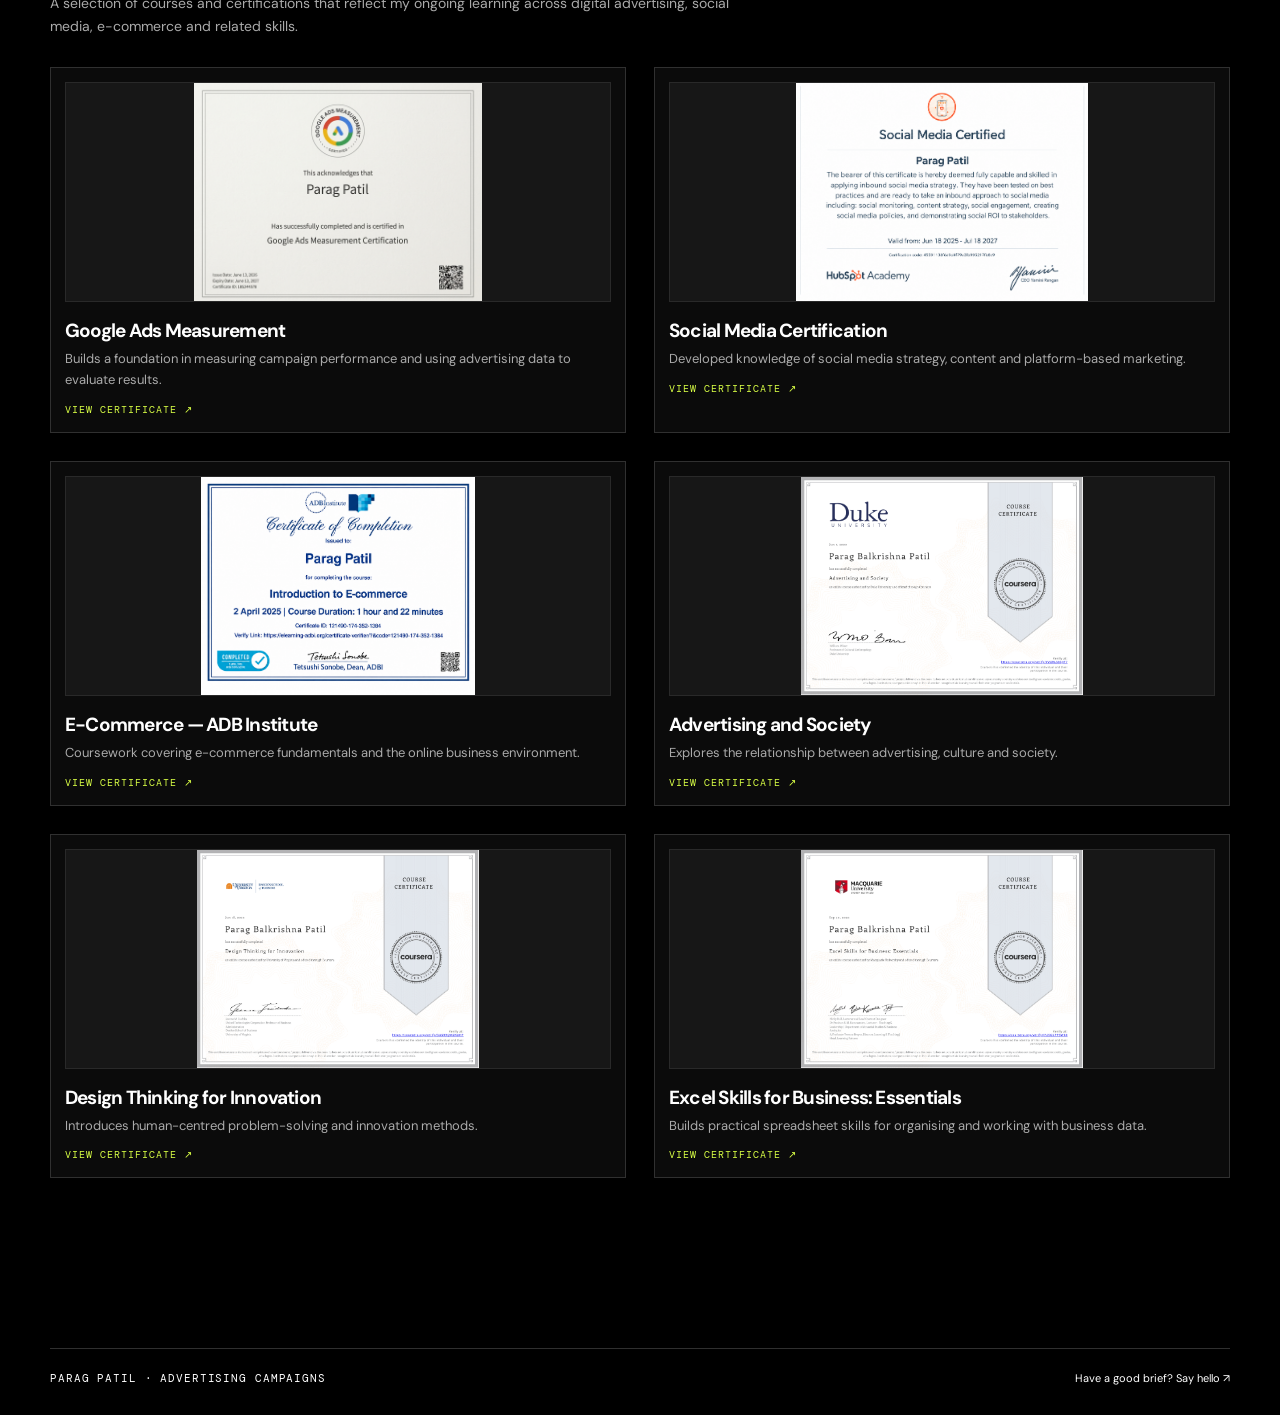
==== commit adc318cb: "Show uploaded certificate images in portfolio" ====
--- a/advertising-campaigns.html
+++ b/advertising-campaigns.html
@@ -122,43 +122,27 @@
       </a>
     </article>
     <article class="certification-card">
-      <a href="Cerificate/Parag%20__dx8ntwdx8ntwdx8n.png" target="_blank" rel="noopener noreferrer">
-        <div class="certification-preview"><img src="Cerificate/Parag%20__dx8ntwdx8ntwdx8n.png" alt="Additional course certificate"></div>
-        <h3>Professional Development Certificate</h3>
-        <p>A completed learning credential included in my professional development portfolio.</p>
+      <a href="Cerificate/Advertising_and_Society.png" target="_blank" rel="noopener noreferrer">
+        <div class="certification-preview"><img src="Cerificate/Advertising_and_Society.png" alt="Advertising and Society certificate"></div>
+        <h3>Advertising and Society</h3>
+        <p>Explores the relationship between advertising, culture and society.</p>
         <span class="certification-open">View certificate ↗</span>
       </a>
     </article>
     <article class="certification-card">
-      <a href="Cerificate/Coursera%205USR9QWZKDHP.pdf" target="_blank" rel="noopener noreferrer">
-        <div class="certification-preview certification-file"><span>PDF</span><span>Coursera certificate</span></div>
-        <h3>Coursera Certificate</h3>
-        <p>Course completion credential documenting additional online learning.</p>
-        <span class="certification-open">Open certificate ↗</span>
+      <a href="Cerificate/Design_Thinking_for_Innovation.png" target="_blank" rel="noopener noreferrer">
+        <div class="certification-preview"><img src="Cerificate/Design_Thinking_for_Innovation.png" alt="Design Thinking for Innovation certificate"></div>
+        <h3>Design Thinking for Innovation</h3>
+        <p>Introduces human-centred problem-solving and innovation methods.</p>
+        <span class="certification-open">View certificate ↗</span>
       </a>
     </article>
     <article class="certification-card">
-      <a href="Cerificate/Coursera%20JP25GCPP5W88.pdf" target="_blank" rel="noopener noreferrer">
-        <div class="certification-preview certification-file"><span>PDF</span><span>Coursera certificate</span></div>
-        <h3>Coursera Certificate</h3>
-        <p>Course completion credential documenting additional online learning.</p>
-        <span class="certification-open">Open certificate ↗</span>
-      </a>
-    </article>
-    <article class="certification-card">
-      <a href="Cerificate/Coursera%20YVGRLS86JJF7.pdf" target="_blank" rel="noopener noreferrer">
-        <div class="certification-preview certification-file"><span>PDF</span><span>Coursera certificate</span></div>
-        <h3>Coursera Certificate</h3>
-        <p>Course completion credential documenting additional online learning.</p>
-        <span class="certification-open">Open certificate ↗</span>
-      </a>
-    </article>
-    <article class="certification-card">
-      <a href="Cerificate/Doc2.docx" target="_blank" rel="noopener noreferrer">
-        <div class="certification-preview certification-file"><span>DOC</span><span>Certificate document</span></div>
-        <h3>Certificate Document</h3>
-        <p>An additional credential document from my learning and development records.</p>
-        <span class="certification-open">Open document ↗</span>
+      <a href="Cerificate/Excel_Skills_for_Business_Essentials.png" target="_blank" rel="noopener noreferrer">
+        <div class="certification-preview"><img src="Cerificate/Excel_Skills_for_Business_Essentials.png" alt="Excel Skills for Business Essentials certificate"></div>
+        <h3>Excel Skills for Business: Essentials</h3>
+        <p>Builds practical spreadsheet skills for organising and working with business data.</p>
+        <span class="certification-open">View certificate ↗</span>
       </a>
     </article>
   </div>
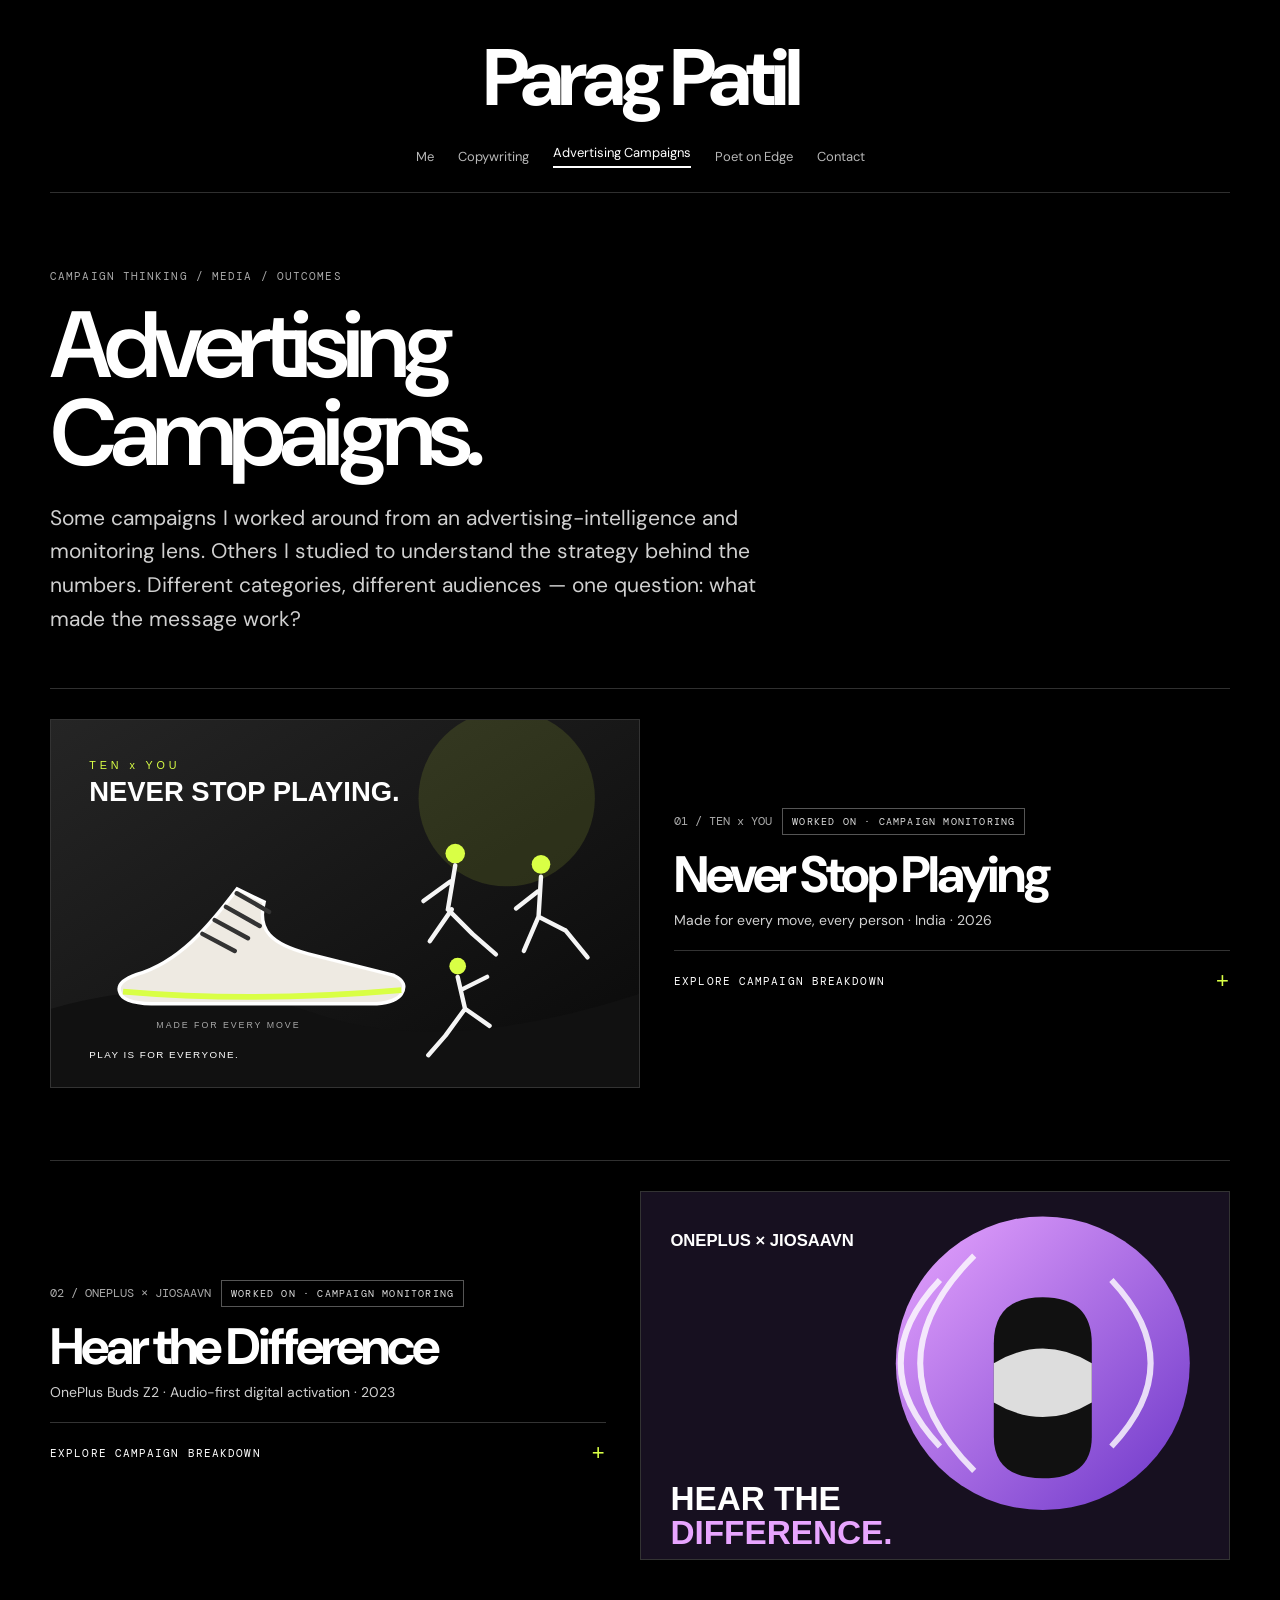
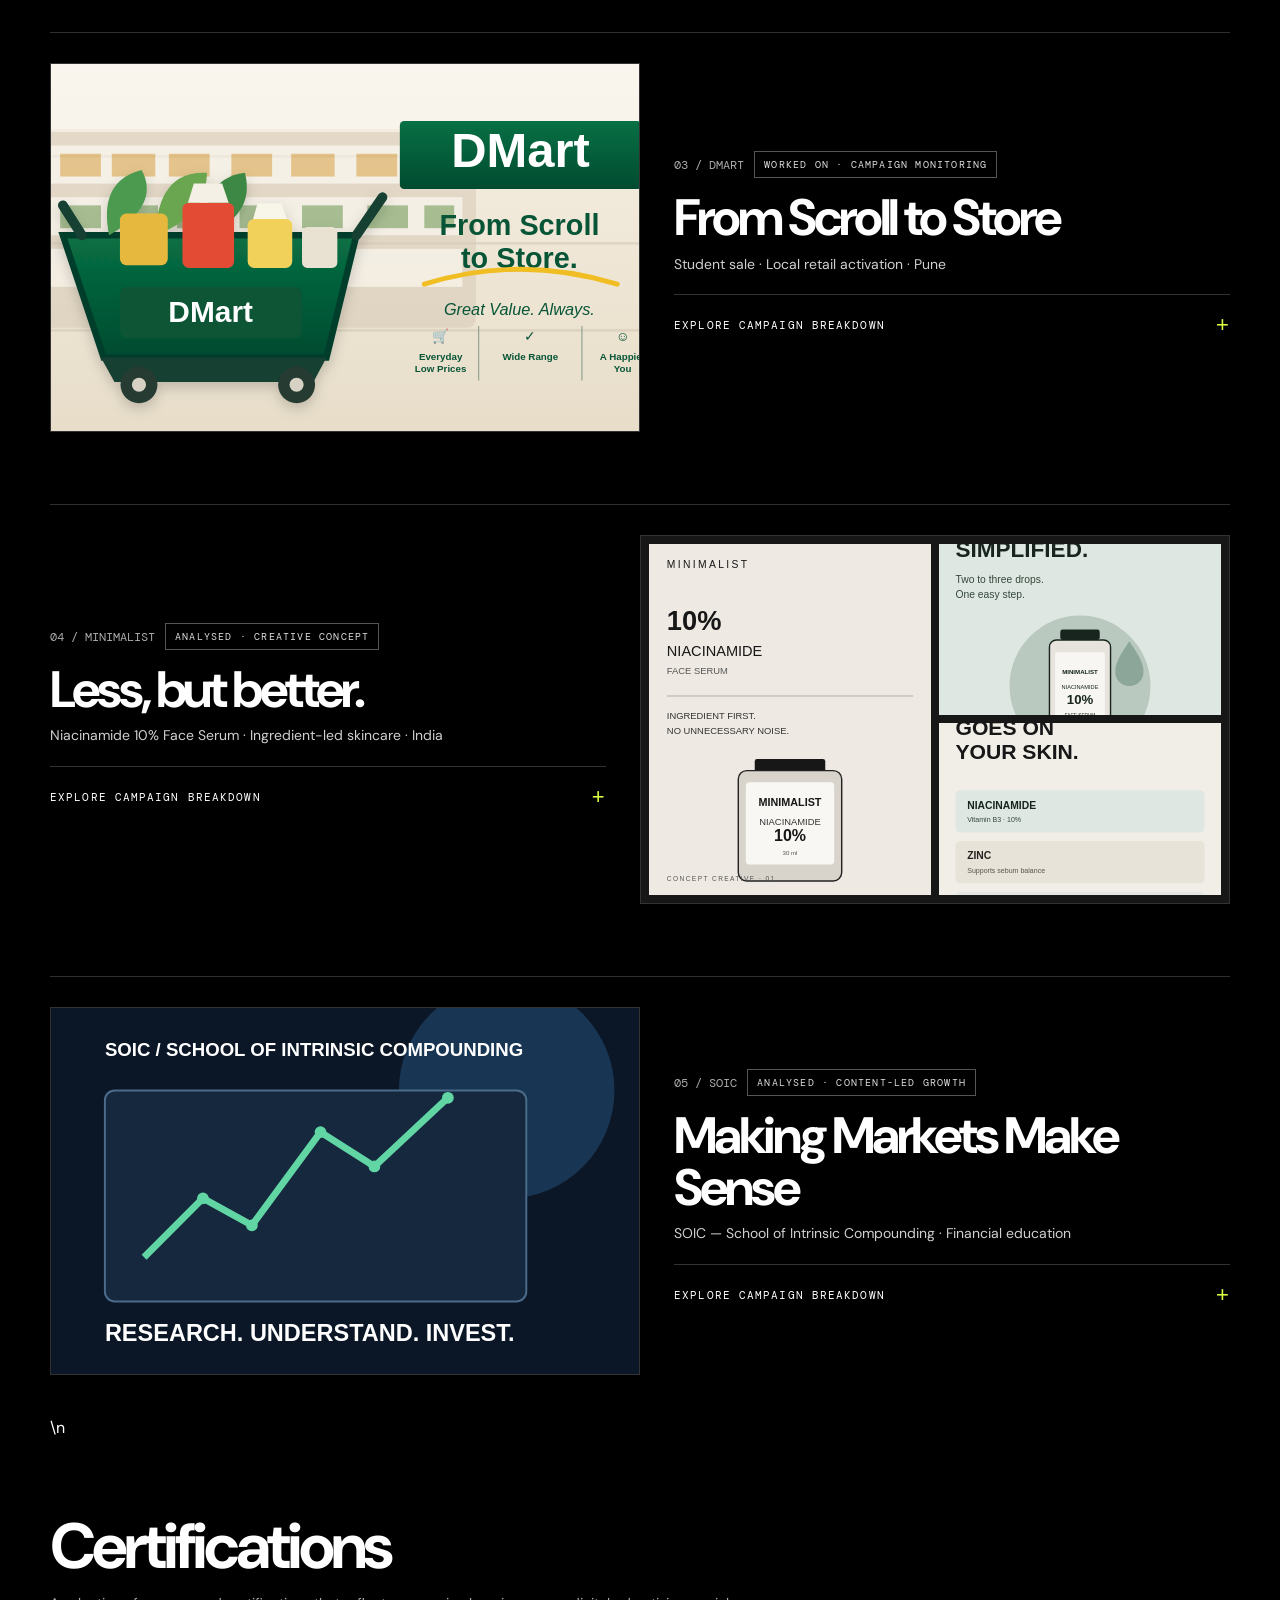
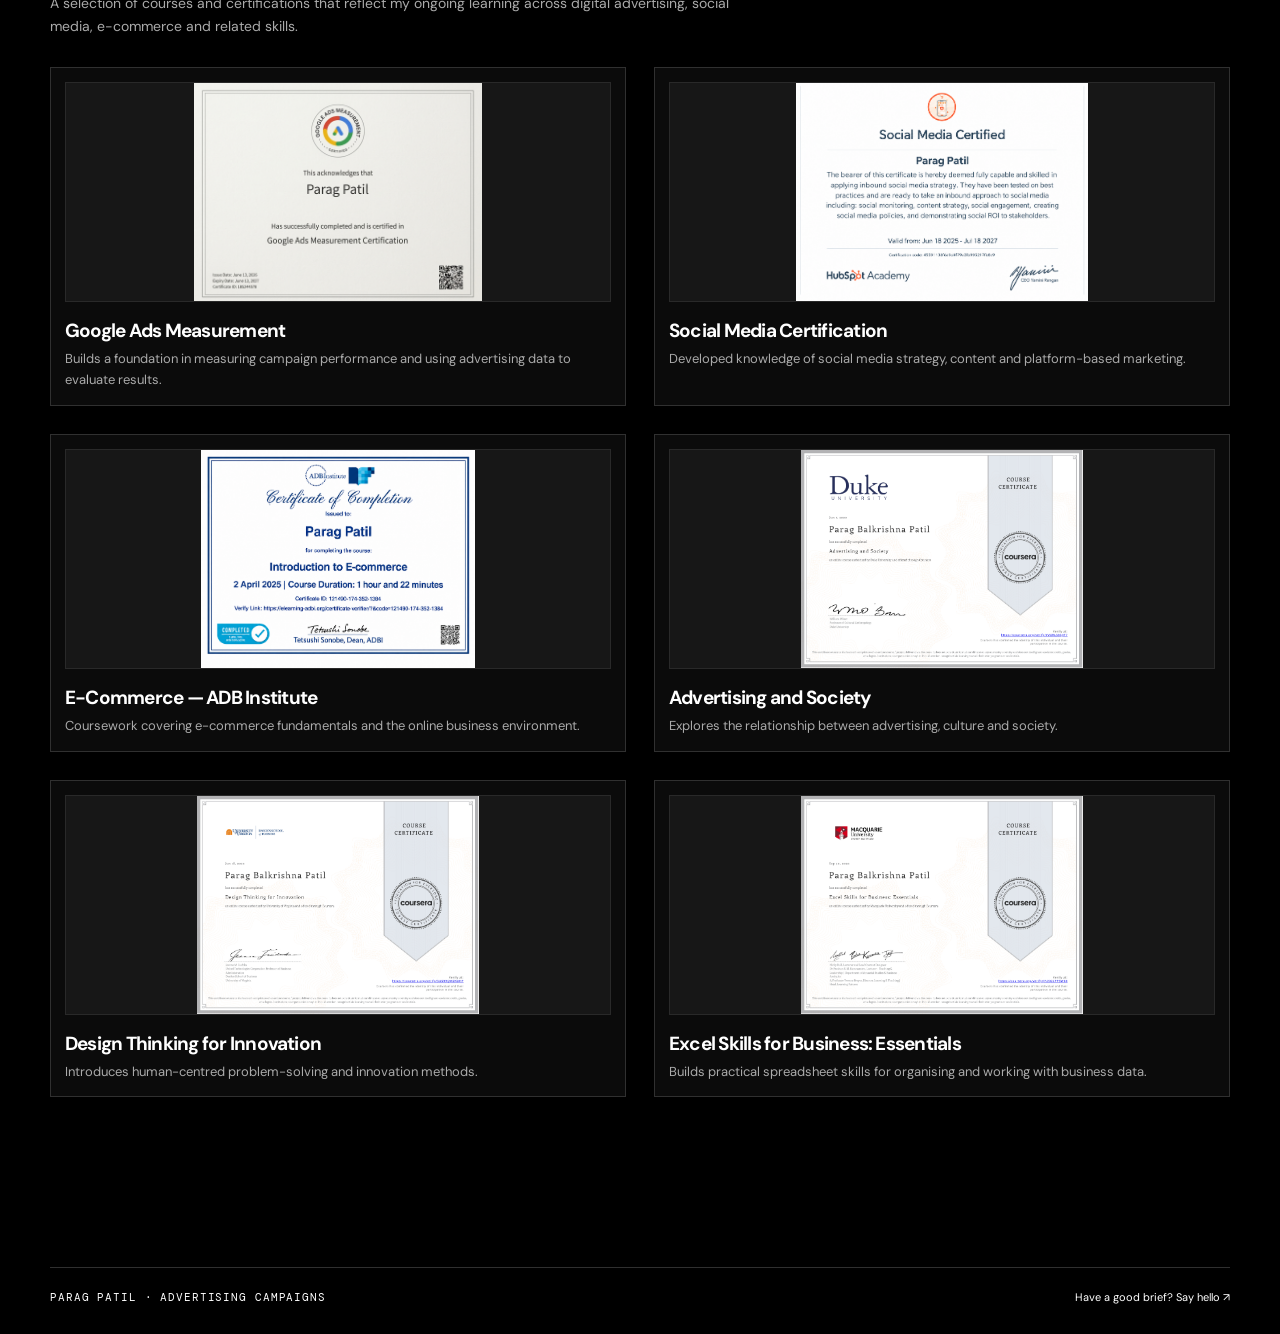
==== commit b27633c5: "Make certification previews non-clickable" ====
--- a/advertising-campaigns.html
+++ b/advertising-campaigns.html
@@ -36,14 +36,12 @@
 .certifications-intro{max-width:720px;color:#aaa;font-size:14px;line-height:1.7;margin:0 0 28px}
 .certification-grid{display:grid;grid-template-columns:repeat(2,minmax(0,1fr));gap:28px}
 .certification-card{min-width:0;border:1px solid #303030;background:#0b0b0b;padding:14px}
-.certification-card>a{display:block;color:inherit;text-decoration:none}
 .certification-preview{height:220px;display:flex;align-items:center;justify-content:center;background:#171717;border:1px solid #292929;overflow:hidden}
 .certification-preview img{width:100%;height:100%;object-fit:contain}
 .certification-file{display:flex;flex-direction:column;align-items:center;justify-content:center;gap:10px;color:#ddd;font:12px 'DM Mono',monospace;letter-spacing:.1em;text-transform:uppercase}
 .certification-file span:first-child{font-size:42px;color:#d9ff45}
 .certification-card h3{font-size:19px;margin:16px 0 6px;color:#fff}
 .certification-card p{font-size:13px;line-height:1.6;color:#aaa;margin:0}
-.certification-open{display:inline-block;margin-top:12px;color:#d9ff45;font:10px 'DM Mono',monospace;letter-spacing:.1em;text-transform:uppercase}
 @media(max-width:650px){.certification-grid{grid-template-columns:1fr}.certification-preview{height:200px}}
 \n</style>
 </head>
@@ -98,52 +96,46 @@
   <p class="certifications-intro">A selection of courses and certifications that reflect my ongoing learning across digital advertising, social media, e-commerce and related skills.</p>
   <div class="certification-grid">
     <article class="certification-card">
-      <a href="Cerificate/Parag%20Ads%20measurement.png" target="_blank" rel="noopener noreferrer">
+      
         <div class="certification-preview"><img src="Cerificate/Parag%20Ads%20measurement.png" alt="Google Ads Measurement certification"></div>
         <h3>Google Ads Measurement</h3>
         <p>Builds a foundation in measuring campaign performance and using advertising data to evaluate results.</p>
-        <span class="certification-open">View certificate ↗</span>
-      </a>
+      
     </article>
     <article class="certification-card">
-      <a href="Cerificate/Parag%20Social%20Media%20Certification%20for%20Parag%20Patil.png" target="_blank" rel="noopener noreferrer">
+      
         <div class="certification-preview"><img src="Cerificate/Parag%20Social%20Media%20Certification%20for%20Parag%20Patil.png" alt="Social Media certification"></div>
         <h3>Social Media Certification</h3>
         <p>Developed knowledge of social media strategy, content and platform-based marketing.</p>
-        <span class="certification-open">View certificate ↗</span>
-      </a>
+      
     </article>
     <article class="certification-card">
-      <a href="Cerificate/Parag-ADB%20Institute%20E-Commerce%20Certificate.png" target="_blank" rel="noopener noreferrer">
+      
         <div class="certification-preview"><img src="Cerificate/Parag-ADB%20Institute%20E-Commerce%20Certificate.png" alt="ADB Institute E-Commerce certificate"></div>
         <h3>E-Commerce — ADB Institute</h3>
         <p>Coursework covering e-commerce fundamentals and the online business environment.</p>
-        <span class="certification-open">View certificate ↗</span>
-      </a>
+      
     </article>
     <article class="certification-card">
-      <a href="Cerificate/Advertising_and_Society.png" target="_blank" rel="noopener noreferrer">
+      
         <div class="certification-preview"><img src="Cerificate/Advertising_and_Society.png" alt="Advertising and Society certificate"></div>
         <h3>Advertising and Society</h3>
         <p>Explores the relationship between advertising, culture and society.</p>
-        <span class="certification-open">View certificate ↗</span>
-      </a>
+      
     </article>
     <article class="certification-card">
-      <a href="Cerificate/Design_Thinking_for_Innovation.png" target="_blank" rel="noopener noreferrer">
+      
         <div class="certification-preview"><img src="Cerificate/Design_Thinking_for_Innovation.png" alt="Design Thinking for Innovation certificate"></div>
         <h3>Design Thinking for Innovation</h3>
         <p>Introduces human-centred problem-solving and innovation methods.</p>
-        <span class="certification-open">View certificate ↗</span>
-      </a>
+      
     </article>
     <article class="certification-card">
-      <a href="Cerificate/Excel_Skills_for_Business_Essentials.png" target="_blank" rel="noopener noreferrer">
+      
         <div class="certification-preview"><img src="Cerificate/Excel_Skills_for_Business_Essentials.png" alt="Excel Skills for Business Essentials certificate"></div>
         <h3>Excel Skills for Business: Essentials</h3>
         <p>Builds practical spreadsheet skills for organising and working with business data.</p>
-        <span class="certification-open">View certificate ↗</span>
-      </a>
+      
     </article>
   </div>
 </section>
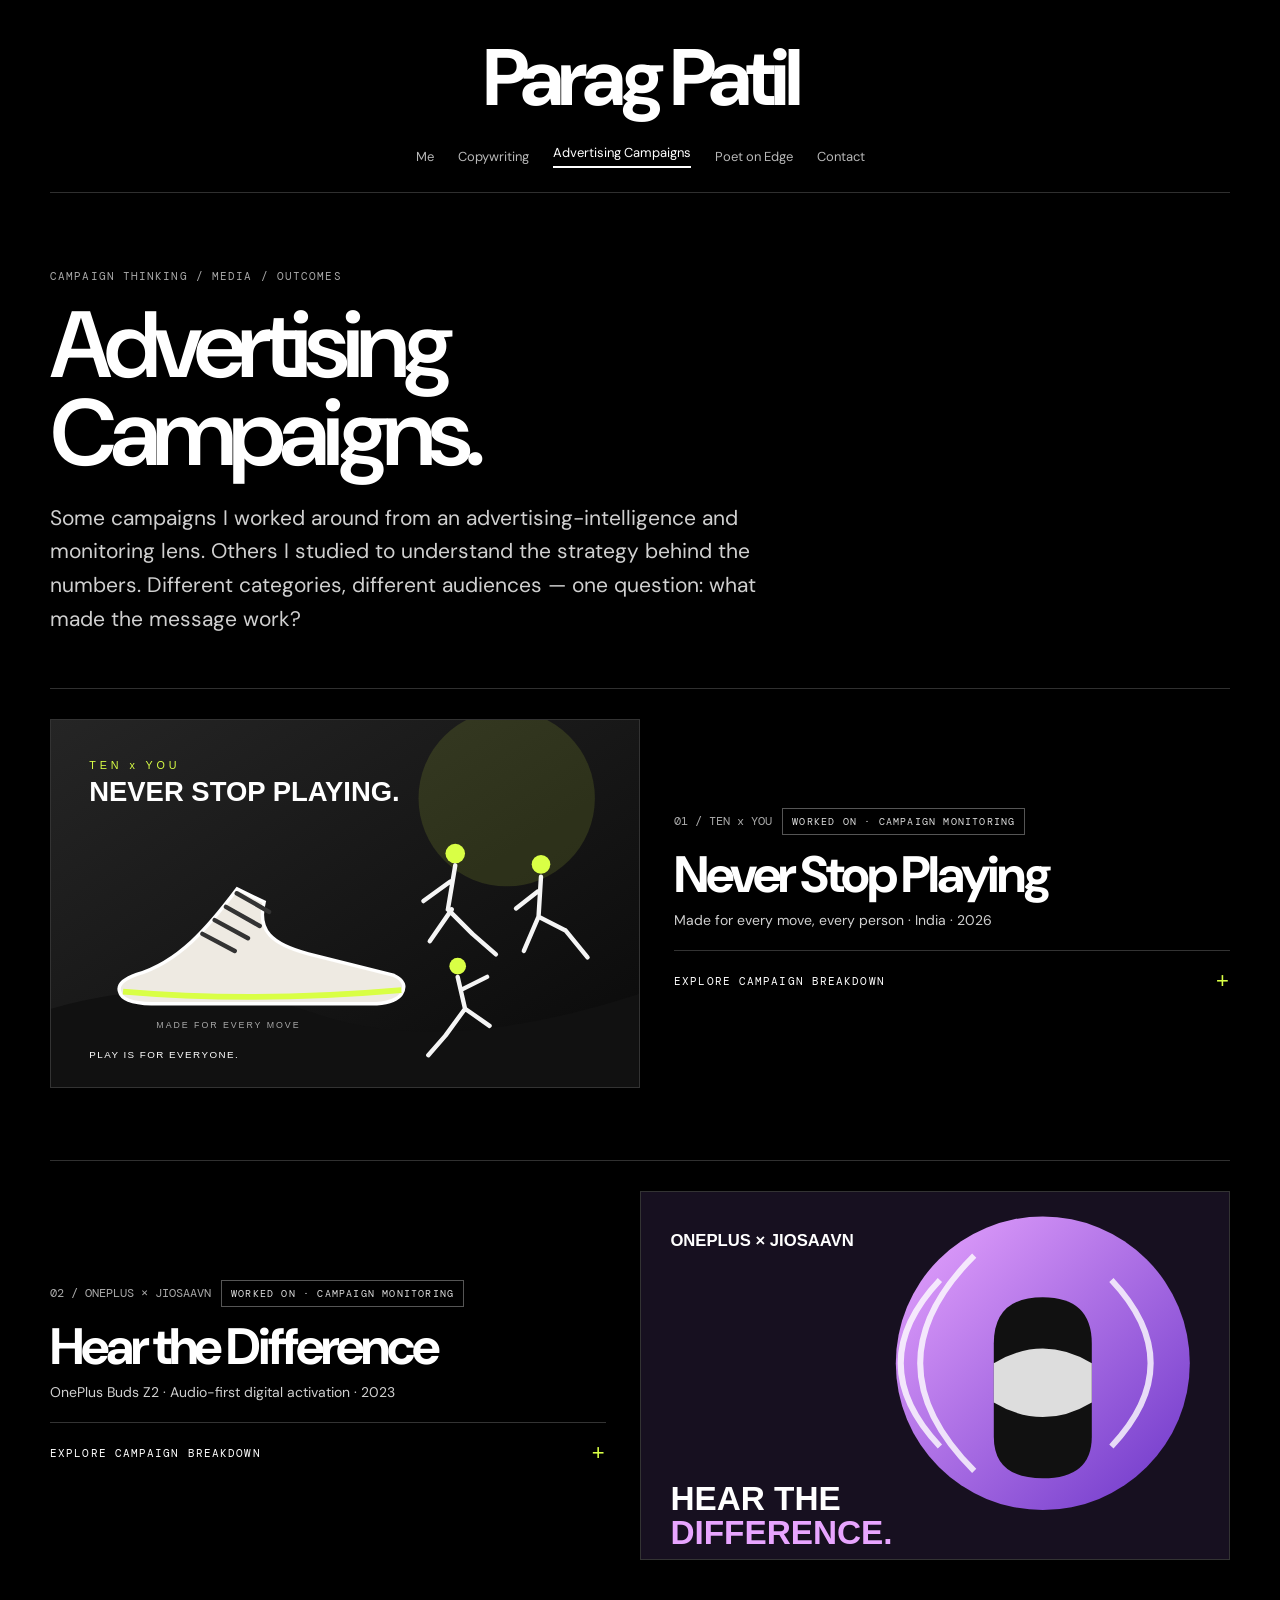
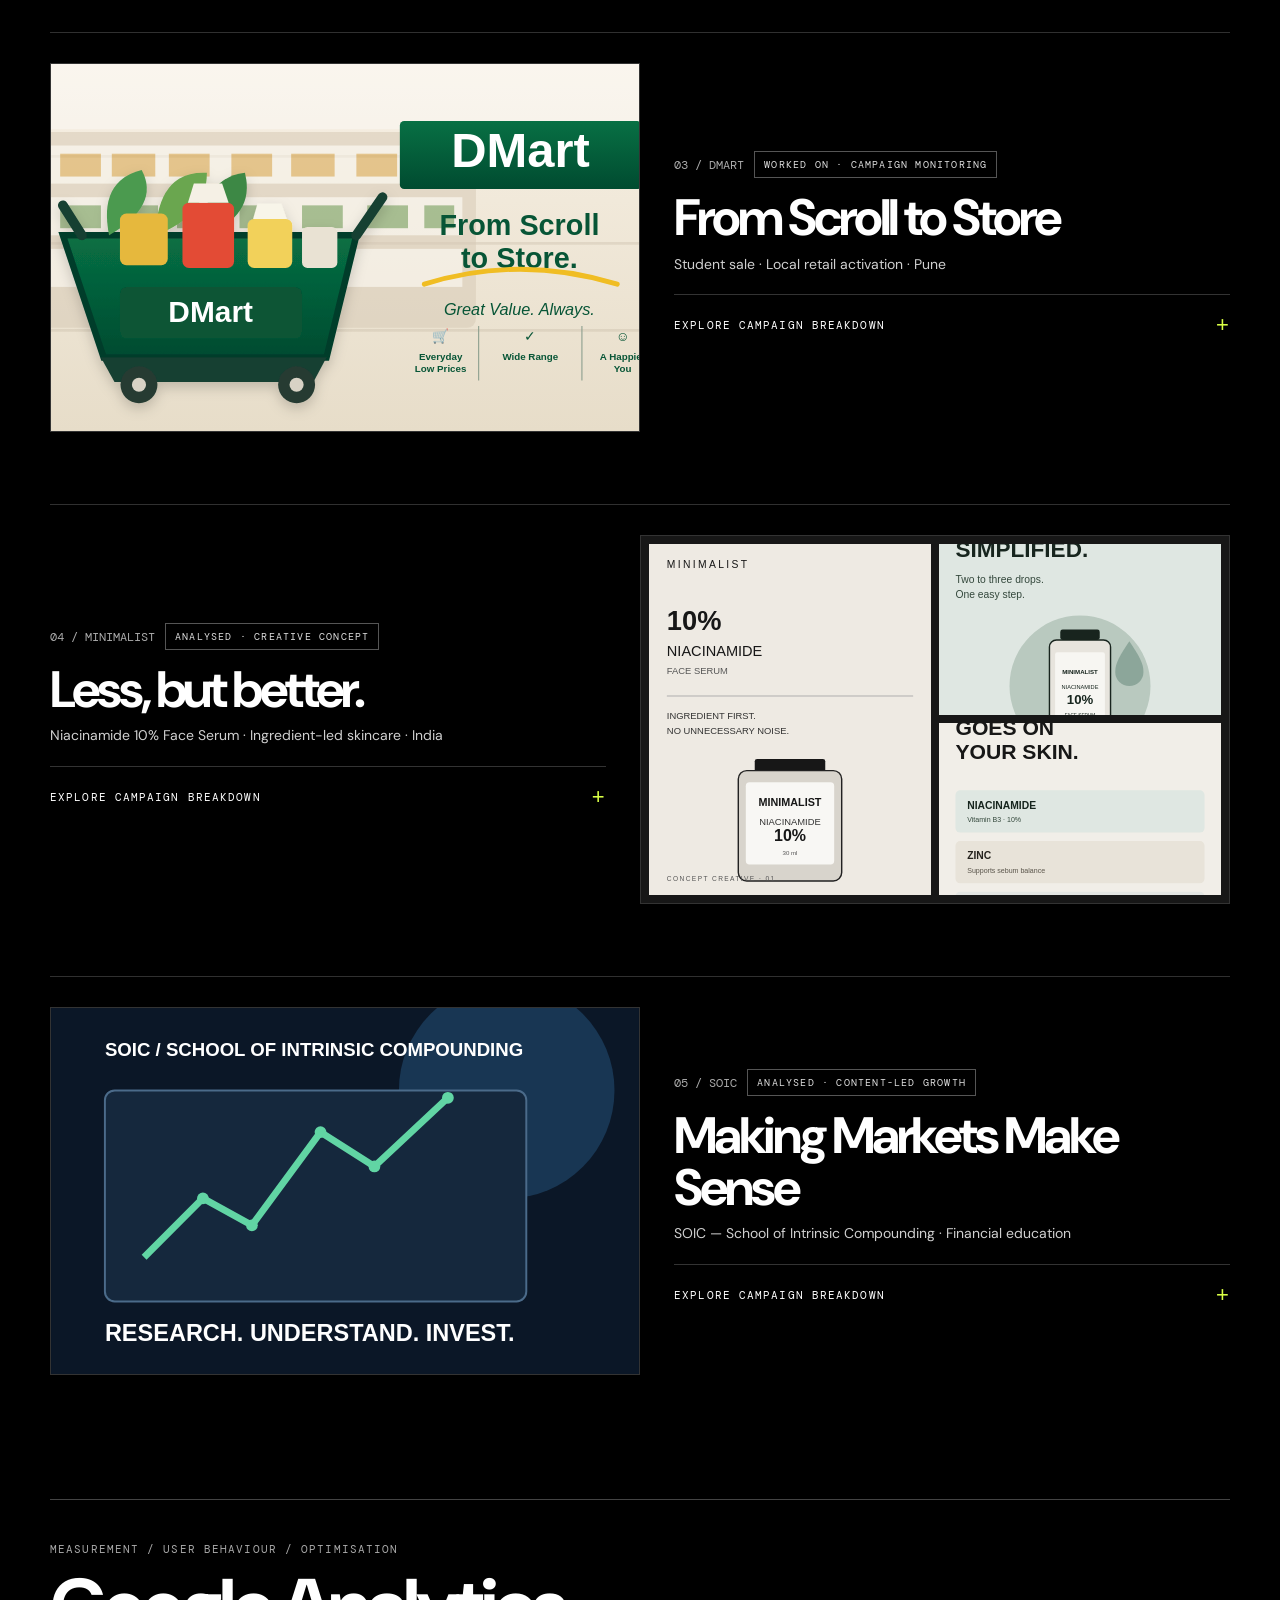
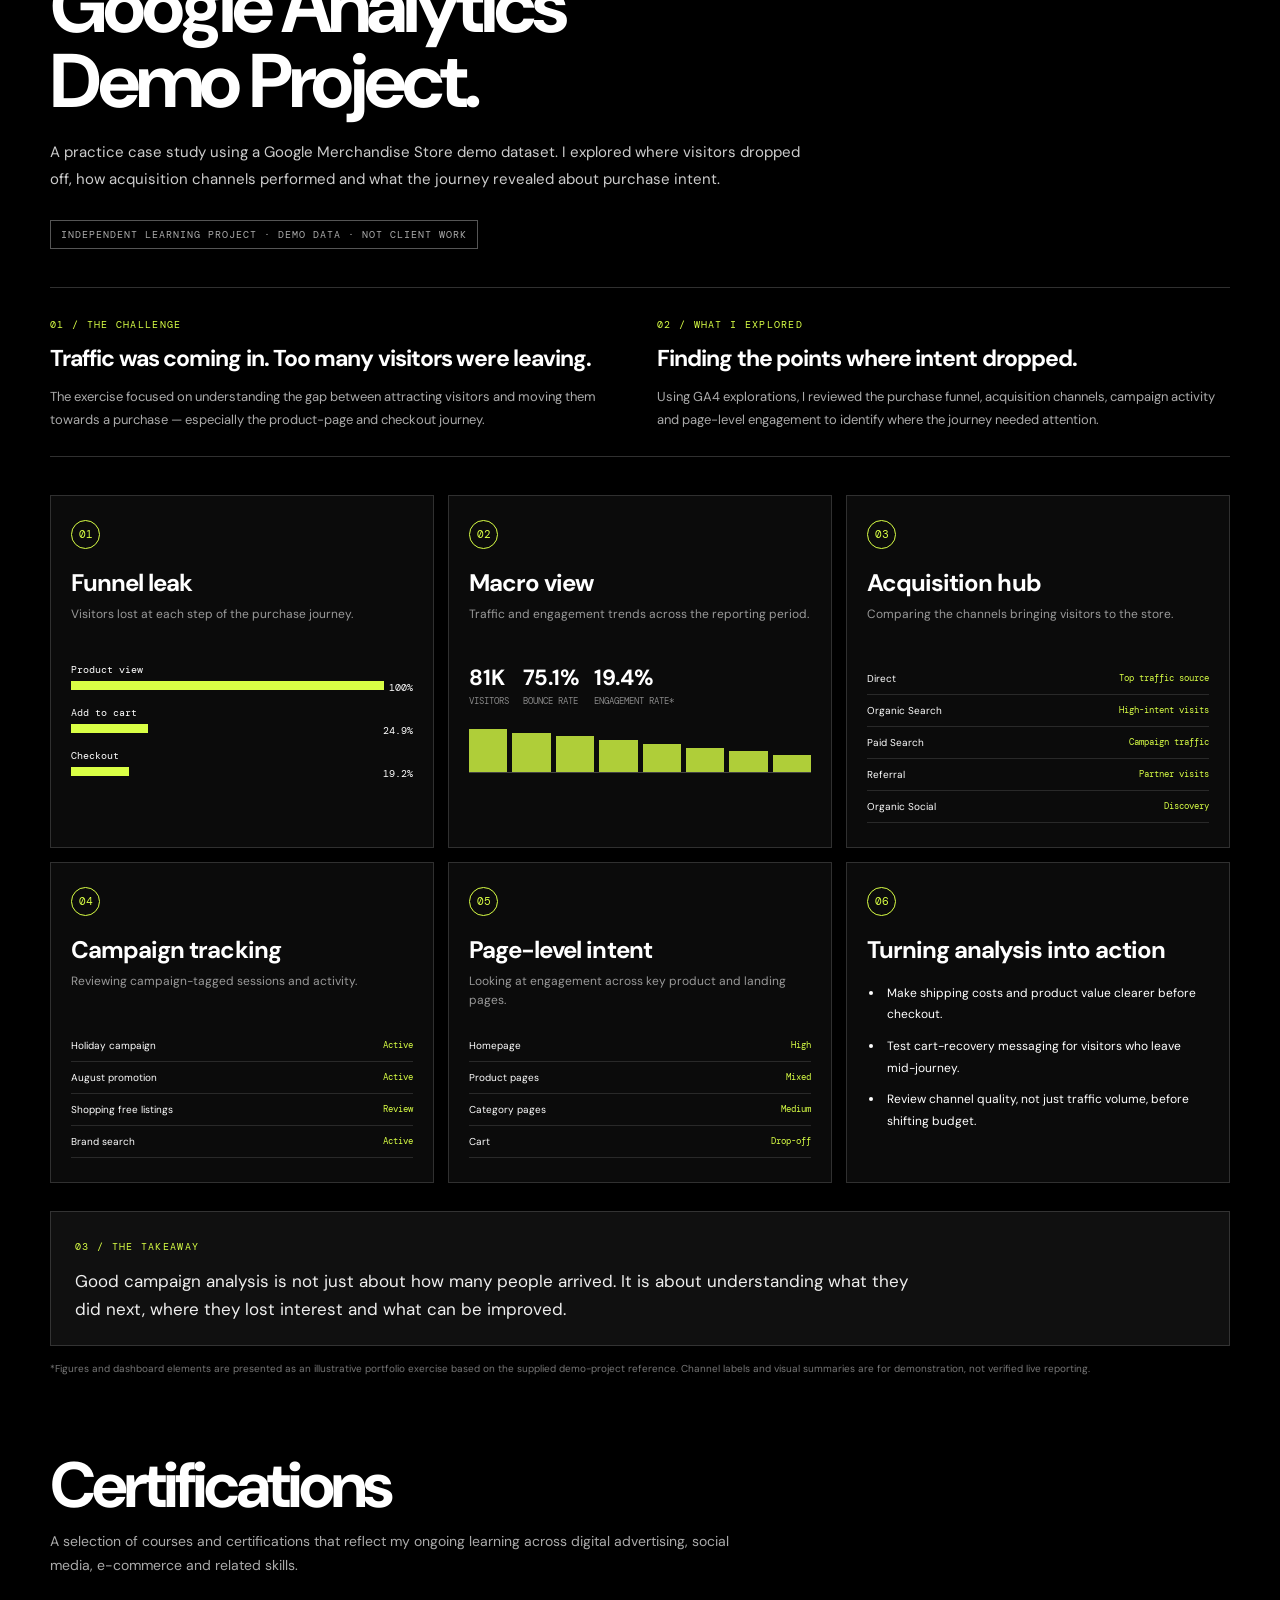
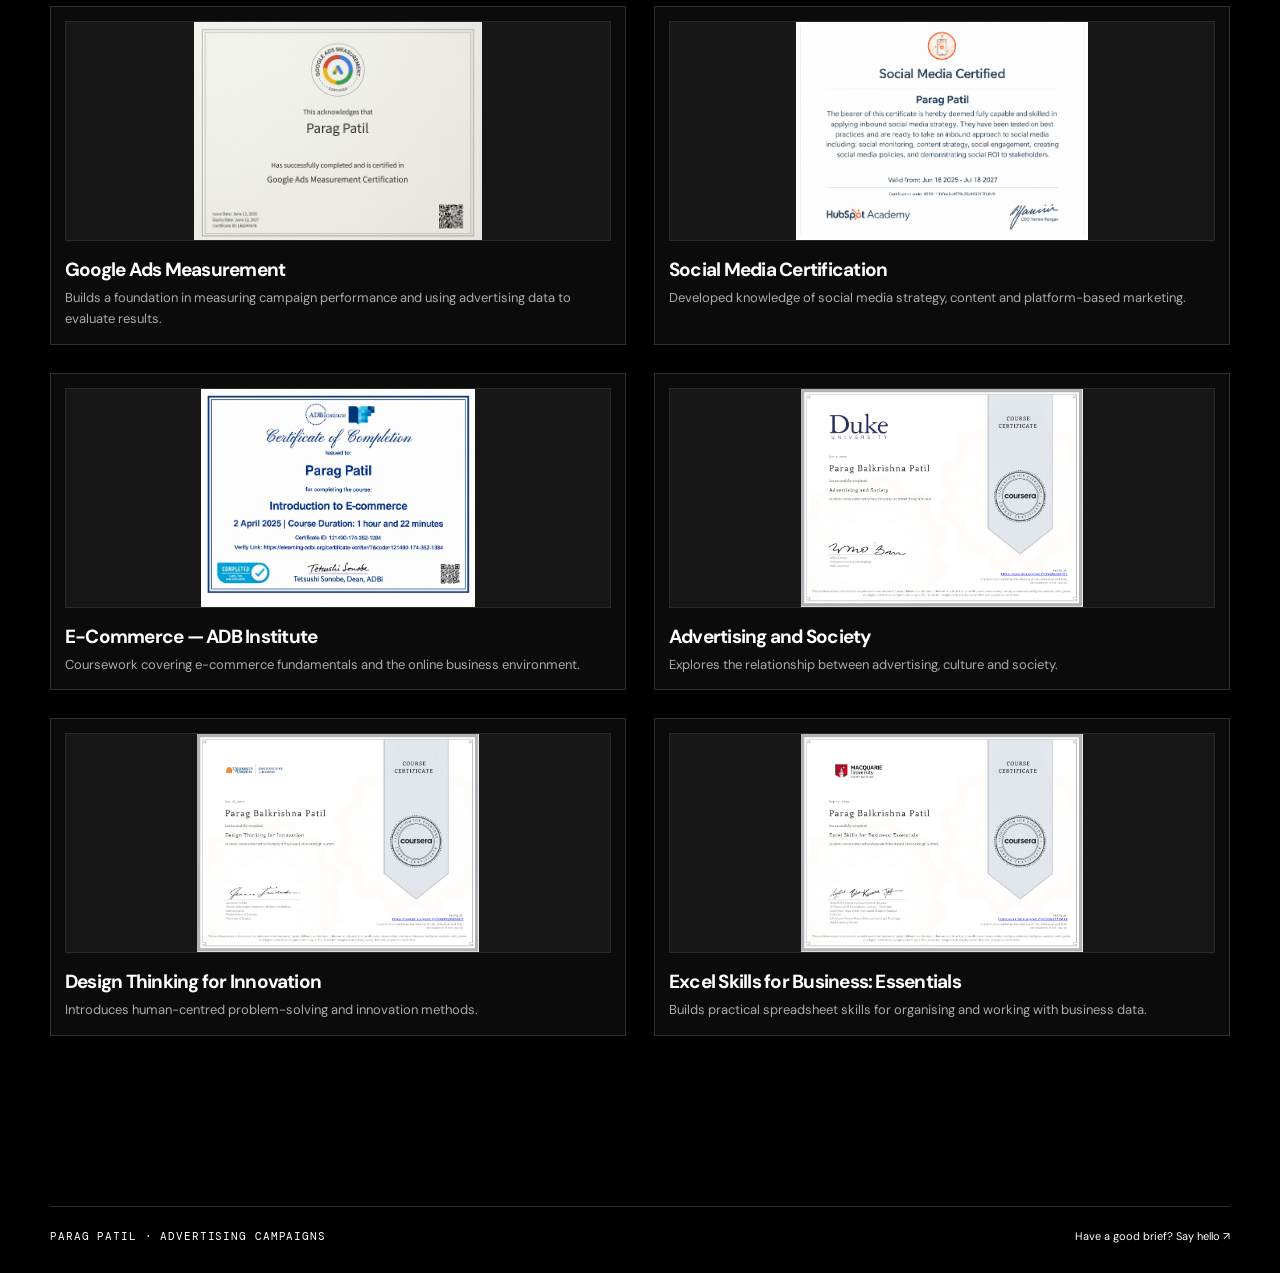
==== commit c896b80b: "Add Google Analytics demo project section" ====
--- a/advertising-campaigns.html
+++ b/advertising-campaigns.html
@@ -43,6 +43,31 @@
 .certification-card h3{font-size:19px;margin:16px 0 6px;color:#fff}
 .certification-card p{font-size:13px;line-height:1.6;color:#aaa;margin:0}
 @media(max-width:650px){.certification-grid{grid-template-columns:1fr}.certification-preview{height:200px}}
+
+/* GOOGLE ANALYTICS DEMO PROJECT */
+.analytics-project{margin:82px 0 76px;padding:42px 0 0;border-top:1px solid #444}
+.analytics-heading{max-width:850px;margin-bottom:36px}
+.analytics-heading h2{font-size:clamp(42px,7vw,76px);line-height:.98;letter-spacing:-.055em;margin:14px 0 20px}
+.analytics-lead{max-width:760px;color:#ccc;font-size:15px;line-height:1.8}
+.analytics-disclaimer{display:inline-block;margin:12px 0 0;padding:7px 10px;border:1px solid #555;color:#aaa;font:10px 'DM Mono',monospace;letter-spacing:.1em;text-transform:uppercase}
+.analytics-story{display:grid;grid-template-columns:1fr 1fr;gap:34px;margin:38px 0;padding:24px 0;border-top:1px solid #303030;border-bottom:1px solid #303030}
+.analytics-kicker{font:10px 'DM Mono',monospace;letter-spacing:.13em;color:#d9ff45}
+.analytics-story h3{font-size:23px;line-height:1.2;margin:12px 0}
+.analytics-story p{font-size:13px;line-height:1.8;color:#aaa;margin:0}
+.analytics-dashboard-grid{display:grid;grid-template-columns:repeat(3,minmax(0,1fr));gap:14px}
+.analytics-panel{position:relative;min-height:260px;padding:24px 20px;border:1px solid #303030;background:#0b0b0b;overflow:hidden}
+.analytics-index{display:inline-flex;align-items:center;justify-content:center;width:29px;height:29px;border:1px solid #d9ff45;border-radius:50%;font:11px 'DM Mono',monospace;color:#d9ff45}
+.analytics-panel h3{font-size:24px;letter-spacing:-.04em;margin:18px 0 7px}
+.analytics-panel>p{font-size:12px;line-height:1.6;color:#999;min-height:38px;margin:0 0 20px}
+.funnel-bars{display:grid;gap:12px}.funnel-bars div{display:grid;grid-template-columns:1fr auto;gap:5px;font:10px 'DM Mono',monospace;color:#aaa}.funnel-bars i{grid-column:1/2;display:block;height:9px;background:#d9ff45;max-width:100%}.funnel-bars b{grid-column:2;grid-row:2;color:#fff;font-weight:400}
+.macro-stats{display:flex;gap:14px;flex-wrap:wrap}.macro-stats div{display:flex;flex-direction:column;gap:3px}.macro-stats b{font-size:22px;color:#fff}.macro-stats span{font:9px 'DM Mono',monospace;color:#888;text-transform:uppercase}
+.trend-line{height:48px;margin-top:18px;display:flex;align-items:end;gap:5px;border-bottom:1px solid #444}.trend-line span{flex:1;background:#d9ff45;opacity:.8}.trend-line span:nth-child(1){height:90%}.trend-line span:nth-child(2){height:82%}.trend-line span:nth-child(3){height:75%}.trend-line span:nth-child(4){height:68%}.trend-line span:nth-child(5){height:58%}.trend-line span:nth-child(6){height:51%}.trend-line span:nth-child(7){height:44%}.trend-line span:nth-child(8){height:36%}
+.channel-list,.campaign-rows,.page-rows{display:grid;gap:0}.channel-list div,.campaign-rows div,.page-rows div{display:flex;justify-content:space-between;gap:8px;padding:9px 0;border-bottom:1px solid #292929;font-size:10px;color:#bbb}.channel-list b,.campaign-rows b,.page-rows b{font:9px 'DM Mono',monospace;color:#d9ff45;text-align:right}
+.analytics-actions ul{padding-left:17px;margin:18px 0 0;color:#bbb;font-size:12px;line-height:1.8}.analytics-actions li{padding:0 0 10px 3px}
+.analytics-takeaway{margin:28px 0 0;padding:22px 24px;border:1px solid #333;background:#101010}.analytics-takeaway p{font-size:17px;line-height:1.65;color:#eee;max-width:850px;margin:12px 0 0}
+.analytics-footnote{font-size:10px;line-height:1.7;color:#777;margin:14px 0 0}
+@media(max-width:760px){.analytics-dashboard-grid{grid-template-columns:repeat(2,minmax(0,1fr))}.analytics-story{grid-template-columns:1fr;gap:22px}}
+@media(max-width:520px){.analytics-dashboard-grid{grid-template-columns:1fr}.analytics-panel{min-height:230px}.analytics-project{margin-top:60px;padding-top:30px}}
 \n</style>
 </head>
 <body><div class="wrap">
@@ -90,7 +115,49 @@
 <h3>What I took from it</h3><p>A strong content brand earns attention by being useful and consistent. The editorial opportunity is to package complex research into clear hooks, accessible explanations and repeatable formats — while keeping financial claims responsible.</p>
 <div class="metrics"><div class="metric"><strong>523K</strong><span>YouTube subscribers*</span></div><div class="metric"><strong>43.2M</strong><span>Channel views*</span></div><div class="metric"><strong>580</strong><span>Videos published*</span></div></div>
 <p style="font-size:11px;color:#888;margin-top:9px">*Third-party channel snapshot, checked 2 November 2026; not campaign-attributed results.</p></details></div></article>
-</section>\n
+</section>
+
+<section class="analytics-project" aria-labelledby="analytics-project-title">
+  <div class="analytics-heading">
+    <p class="eyebrow">Measurement / user behaviour / optimisation</p>
+    <h2 id="analytics-project-title">Google Analytics<br>Demo Project.</h2>
+    <p class="analytics-lead">A practice case study using a Google Merchandise Store demo dataset. I explored where visitors dropped off, how acquisition channels performed and what the journey revealed about purchase intent.</p>
+    <p class="analytics-disclaimer">Independent learning project · Demo data · Not client work</p>
+  </div>
+  <div class="analytics-story">
+    <div><span class="analytics-kicker">01 / THE CHALLENGE</span><h3>Traffic was coming in. Too many visitors were leaving.</h3><p>The exercise focused on understanding the gap between attracting visitors and moving them towards a purchase — especially the product-page and checkout journey.</p></div>
+    <div><span class="analytics-kicker">02 / WHAT I EXPLORED</span><h3>Finding the points where intent dropped.</h3><p>Using GA4 explorations, I reviewed the purchase funnel, acquisition channels, campaign activity and page-level engagement to identify where the journey needed attention.</p></div>
+  </div>
+  <div class="analytics-dashboard-grid">
+    <article class="analytics-panel">
+      <span class="analytics-index">01</span><h3>Funnel leak</h3><p>Visitors lost at each step of the purchase journey.</p>
+      <div class="funnel-bars"><div><span>Product view</span><i style="width:100%"></i><b>100%</b></div><div><span>Add to cart</span><i style="width:25%"></i><b>24.9%</b></div><div><span>Checkout</span><i style="width:19%"></i><b>19.2%</b></div></div>
+    </article>
+    <article class="analytics-panel">
+      <span class="analytics-index">02</span><h3>Macro view</h3><p>Traffic and engagement trends across the reporting period.</p>
+      <div class="macro-stats"><div><b>81K</b><span>Visitors</span></div><div><b>75.1%</b><span>Bounce rate</span></div><div><b>19.4%</b><span>Engagement rate*</span></div></div>
+      <div class="trend-line"><span></span><span></span><span></span><span></span><span></span><span></span><span></span><span></span></div>
+    </article>
+    <article class="analytics-panel">
+      <span class="analytics-index">03</span><h3>Acquisition hub</h3><p>Comparing the channels bringing visitors to the store.</p>
+      <div class="channel-list"><div><span>Direct</span><b>Top traffic source</b></div><div><span>Organic Search</span><b>High-intent visits</b></div><div><span>Paid Search</span><b>Campaign traffic</b></div><div><span>Referral</span><b>Partner visits</b></div><div><span>Organic Social</span><b>Discovery</b></div></div>
+    </article>
+    <article class="analytics-panel">
+      <span class="analytics-index">04</span><h3>Campaign tracking</h3><p>Reviewing campaign-tagged sessions and activity.</p>
+      <div class="campaign-rows"><div><span>Holiday campaign</span><b>Active</b></div><div><span>August promotion</span><b>Active</b></div><div><span>Shopping free listings</span><b>Review</b></div><div><span>Brand search</span><b>Active</b></div></div>
+    </article>
+    <article class="analytics-panel">
+      <span class="analytics-index">05</span><h3>Page-level intent</h3><p>Looking at engagement across key product and landing pages.</p>
+      <div class="page-rows"><div><span>Homepage</span><b>High</b></div><div><span>Product pages</span><b>Mixed</b></div><div><span>Category pages</span><b>Medium</b></div><div><span>Cart</span><b>Drop-off</b></div></div>
+    </article>
+    <article class="analytics-panel analytics-actions">
+      <span class="analytics-index">06</span><h3>Turning analysis into action</h3><ul><li>Make shipping costs and product value clearer before checkout.</li><li>Test cart-recovery messaging for visitors who leave mid-journey.</li><li>Review channel quality, not just traffic volume, before shifting budget.</li></ul>
+    </article>
+  </div>
+  <div class="analytics-takeaway"><span class="analytics-kicker">03 / THE TAKEAWAY</span><p>Good campaign analysis is not just about how many people arrived. It is about understanding what they did next, where they lost interest and what can be improved.</p></div>
+  <p class="analytics-footnote">*Figures and dashboard elements are presented as an illustrative portfolio exercise based on the supplied demo-project reference. Channel labels and visual summaries are for demonstration, not verified live reporting.</p>
+</section>
+
 <section class="certifications-section" aria-labelledby="certifications-heading">
   <h2 id="certifications-heading">Certifications</h2>
   <p class="certifications-intro">A selection of courses and certifications that reflect my ongoing learning across digital advertising, social media, e-commerce and related skills.</p>
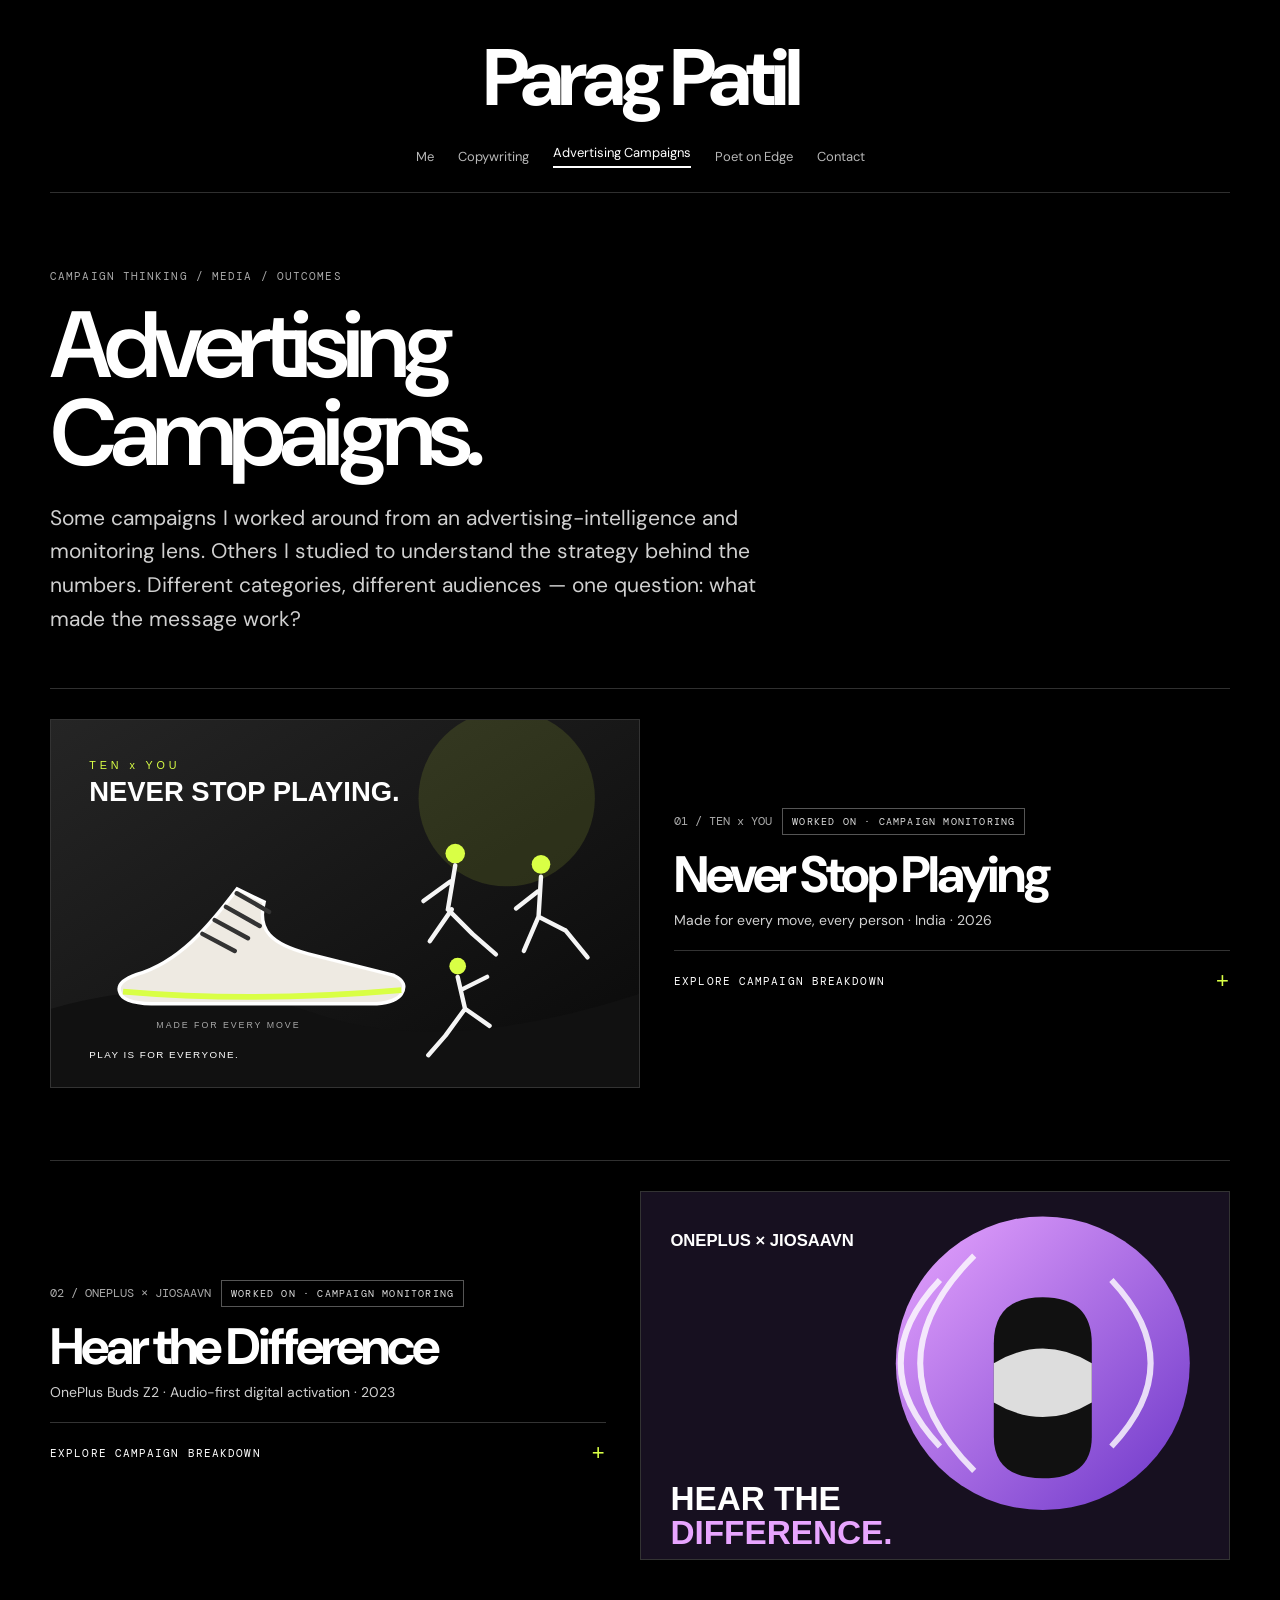
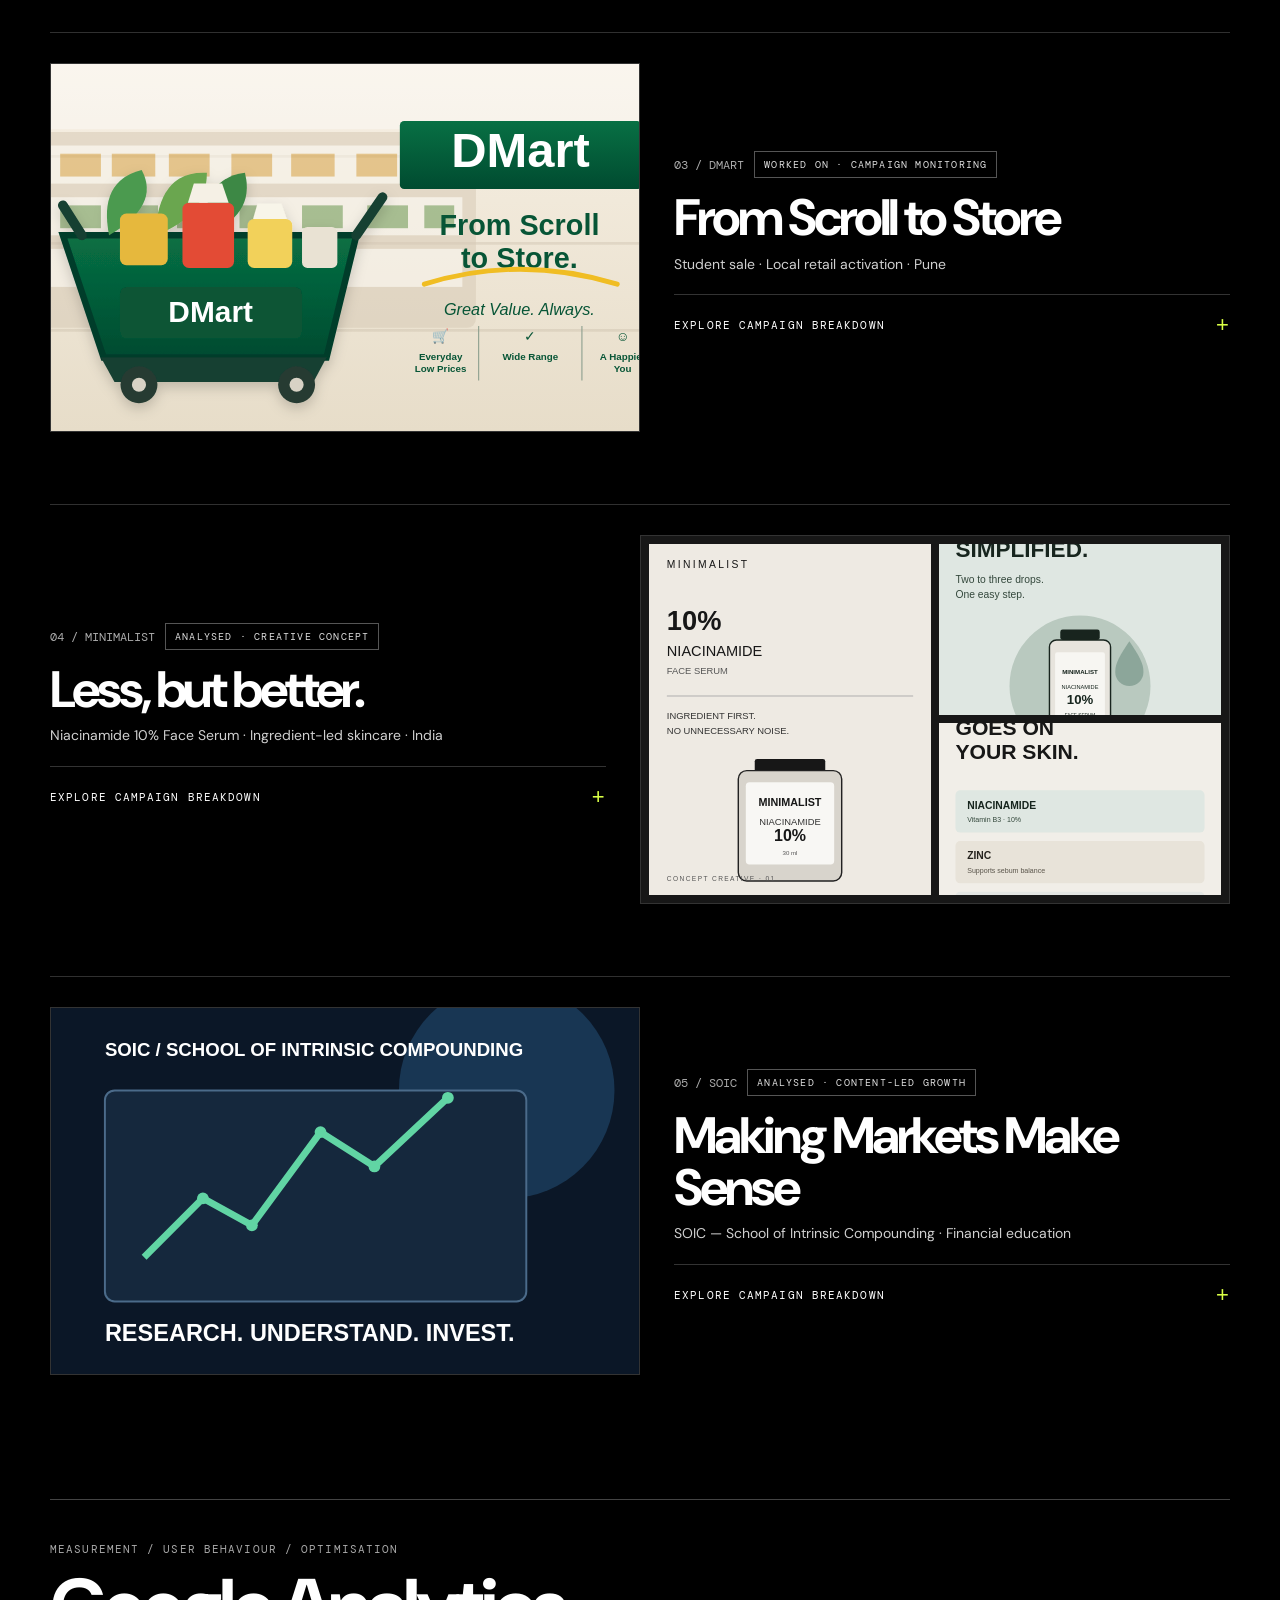
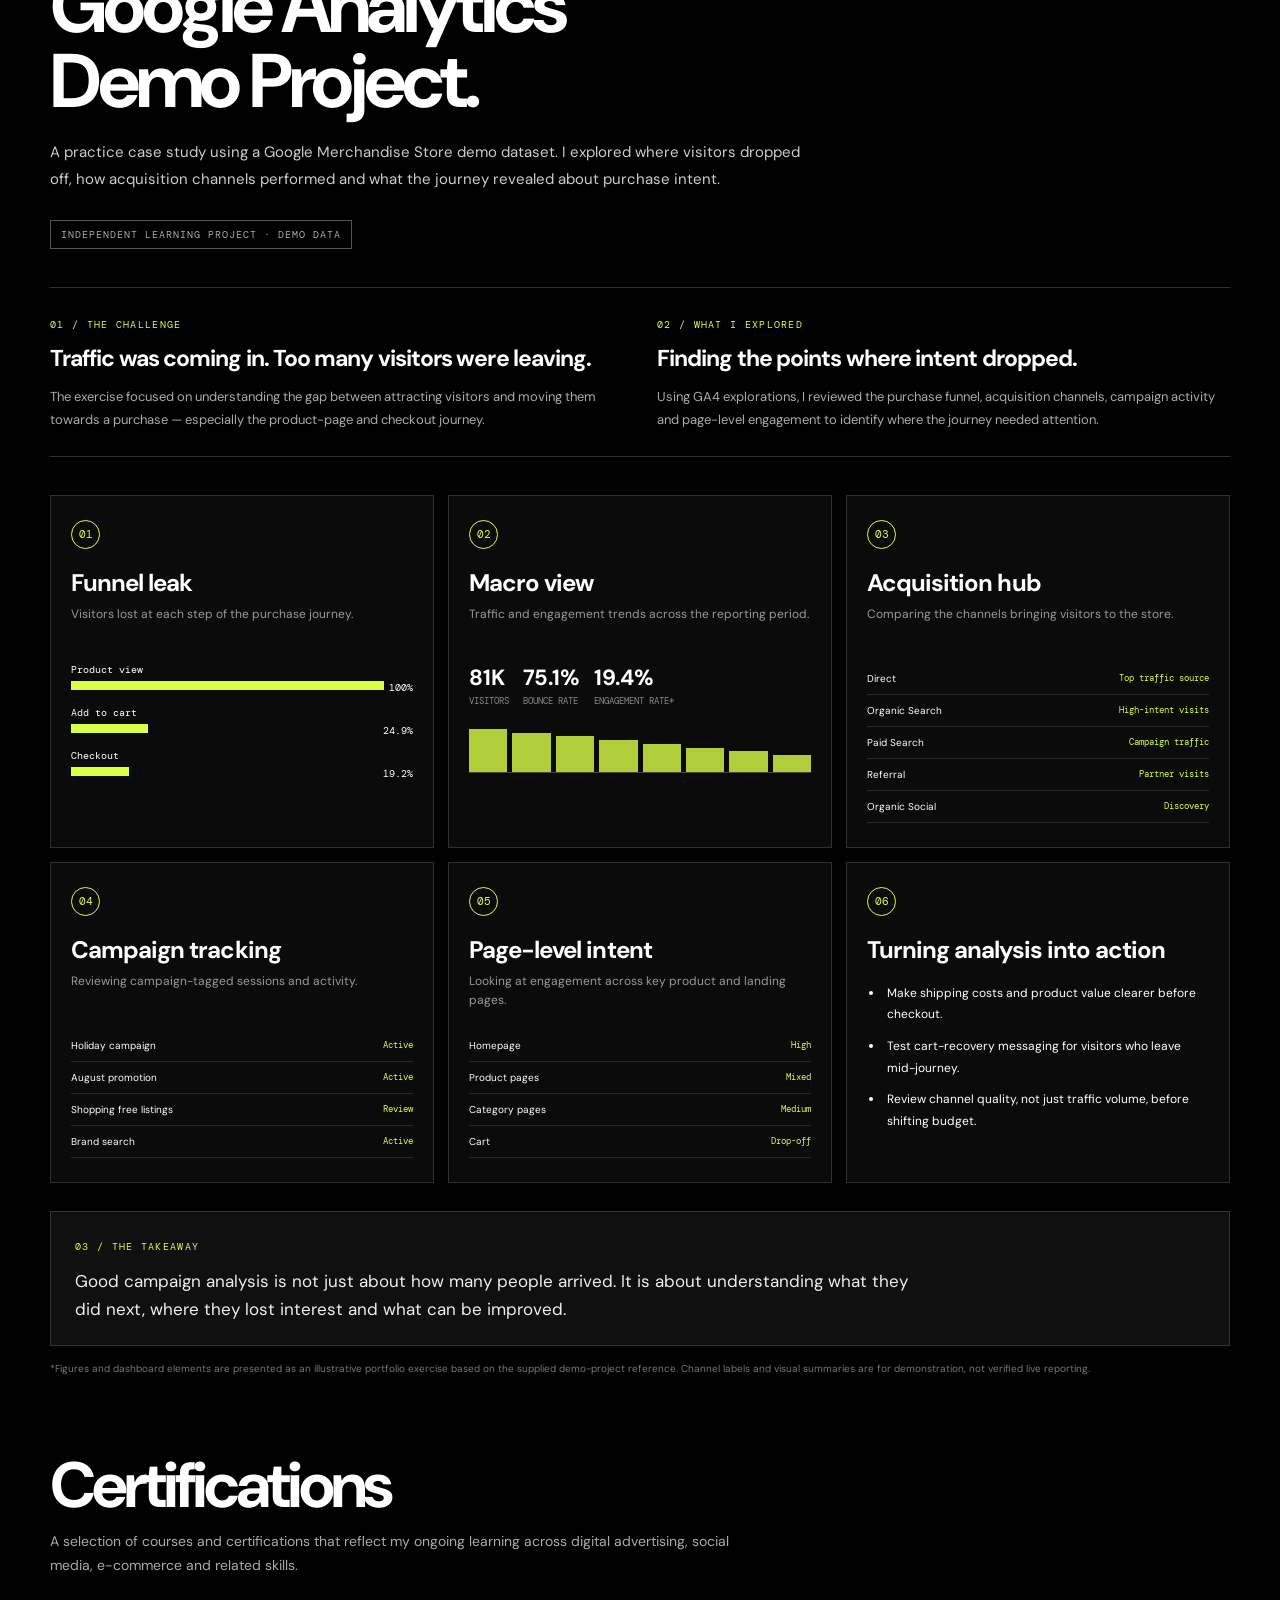
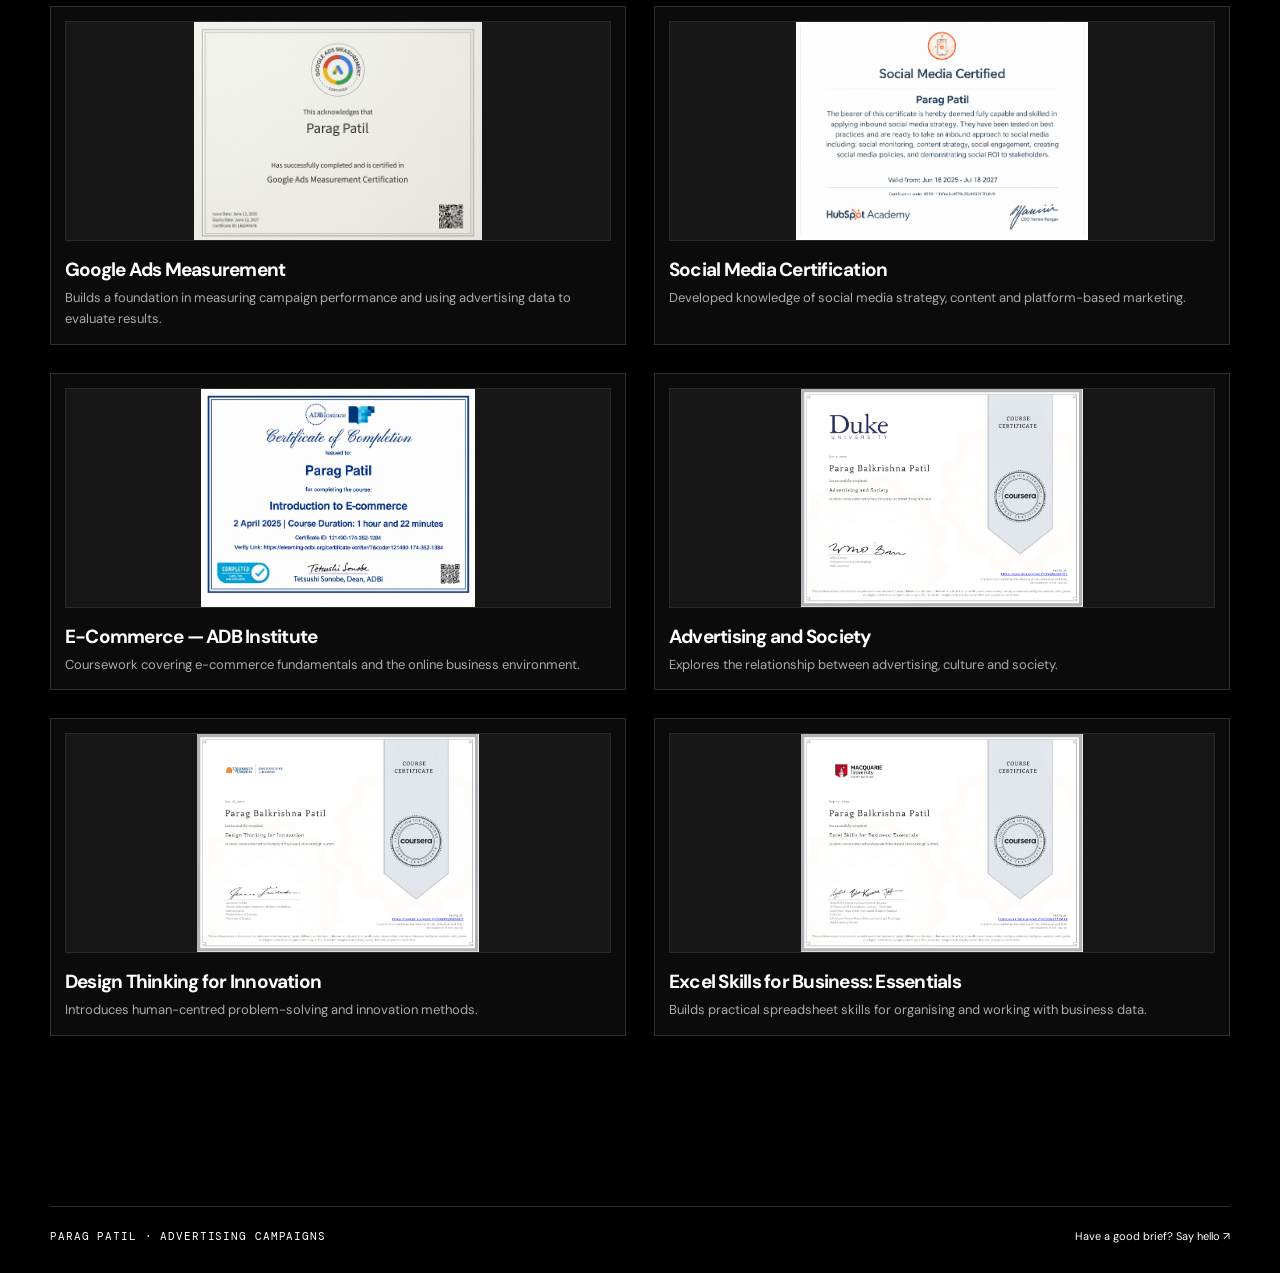
==== commit 3b16b12d: "Remove client-work disclaimer from analytics demo" ====
--- a/advertising-campaigns.html
+++ b/advertising-campaigns.html
@@ -122,7 +122,7 @@
     <p class="eyebrow">Measurement / user behaviour / optimisation</p>
     <h2 id="analytics-project-title">Google Analytics<br>Demo Project.</h2>
     <p class="analytics-lead">A practice case study using a Google Merchandise Store demo dataset. I explored where visitors dropped off, how acquisition channels performed and what the journey revealed about purchase intent.</p>
-    <p class="analytics-disclaimer">Independent learning project · Demo data · Not client work</p>
+    <p class="analytics-disclaimer">Independent learning project · Demo data</p>
   </div>
   <div class="analytics-story">
     <div><span class="analytics-kicker">01 / THE CHALLENGE</span><h3>Traffic was coming in. Too many visitors were leaving.</h3><p>The exercise focused on understanding the gap between attracting visitors and moving them towards a purchase — especially the product-page and checkout journey.</p></div>
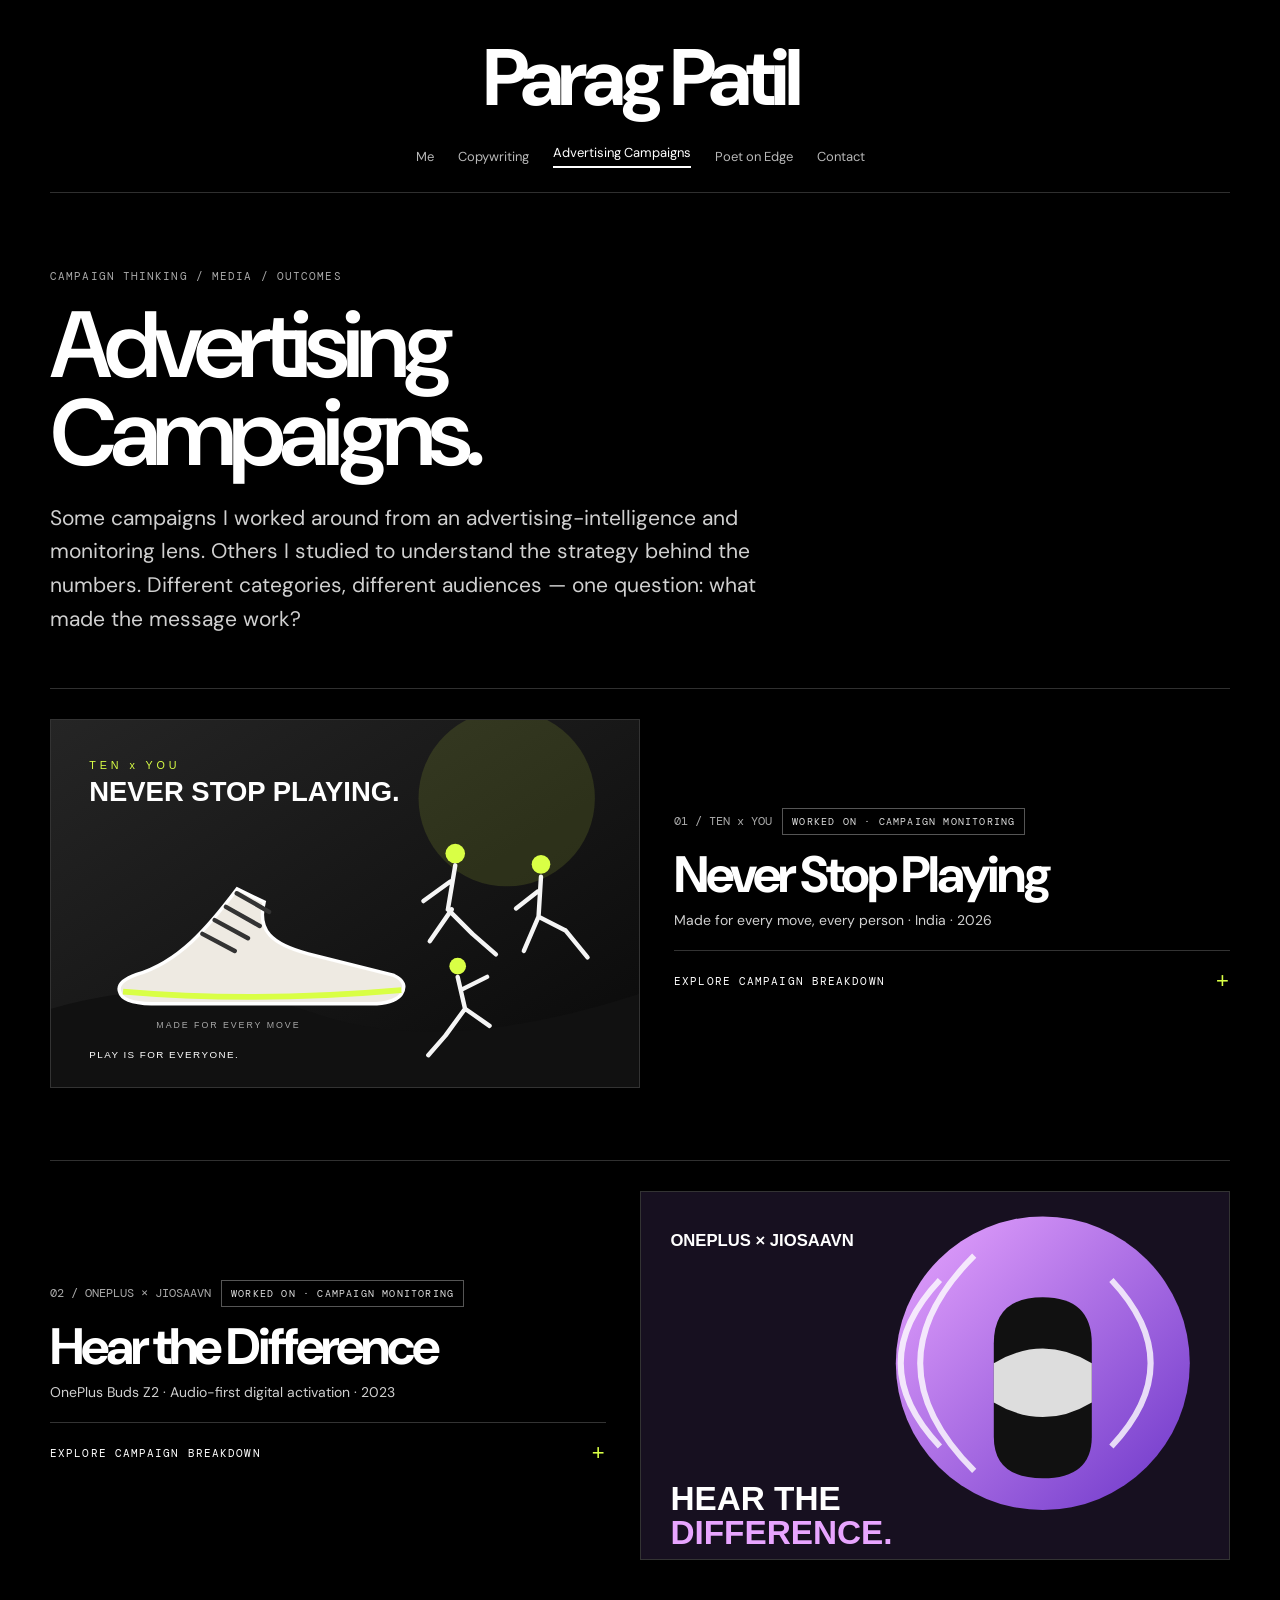
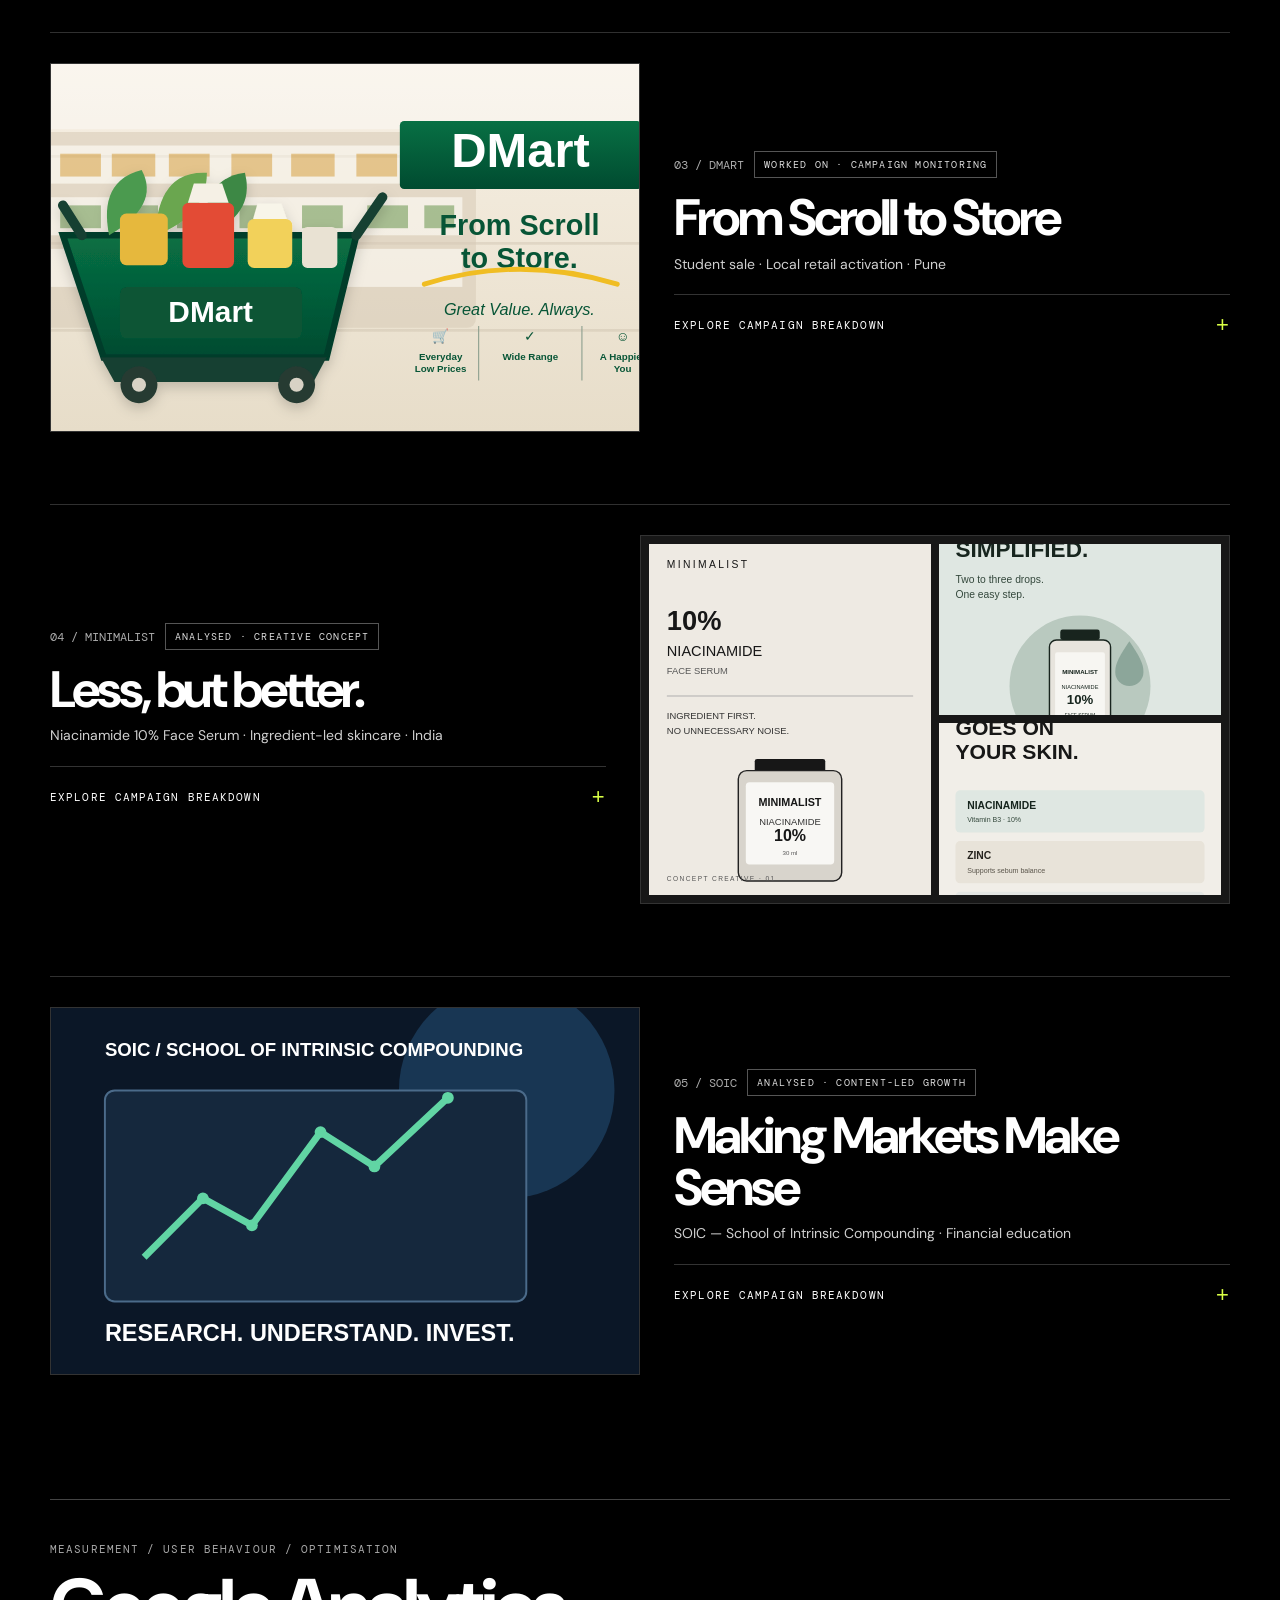
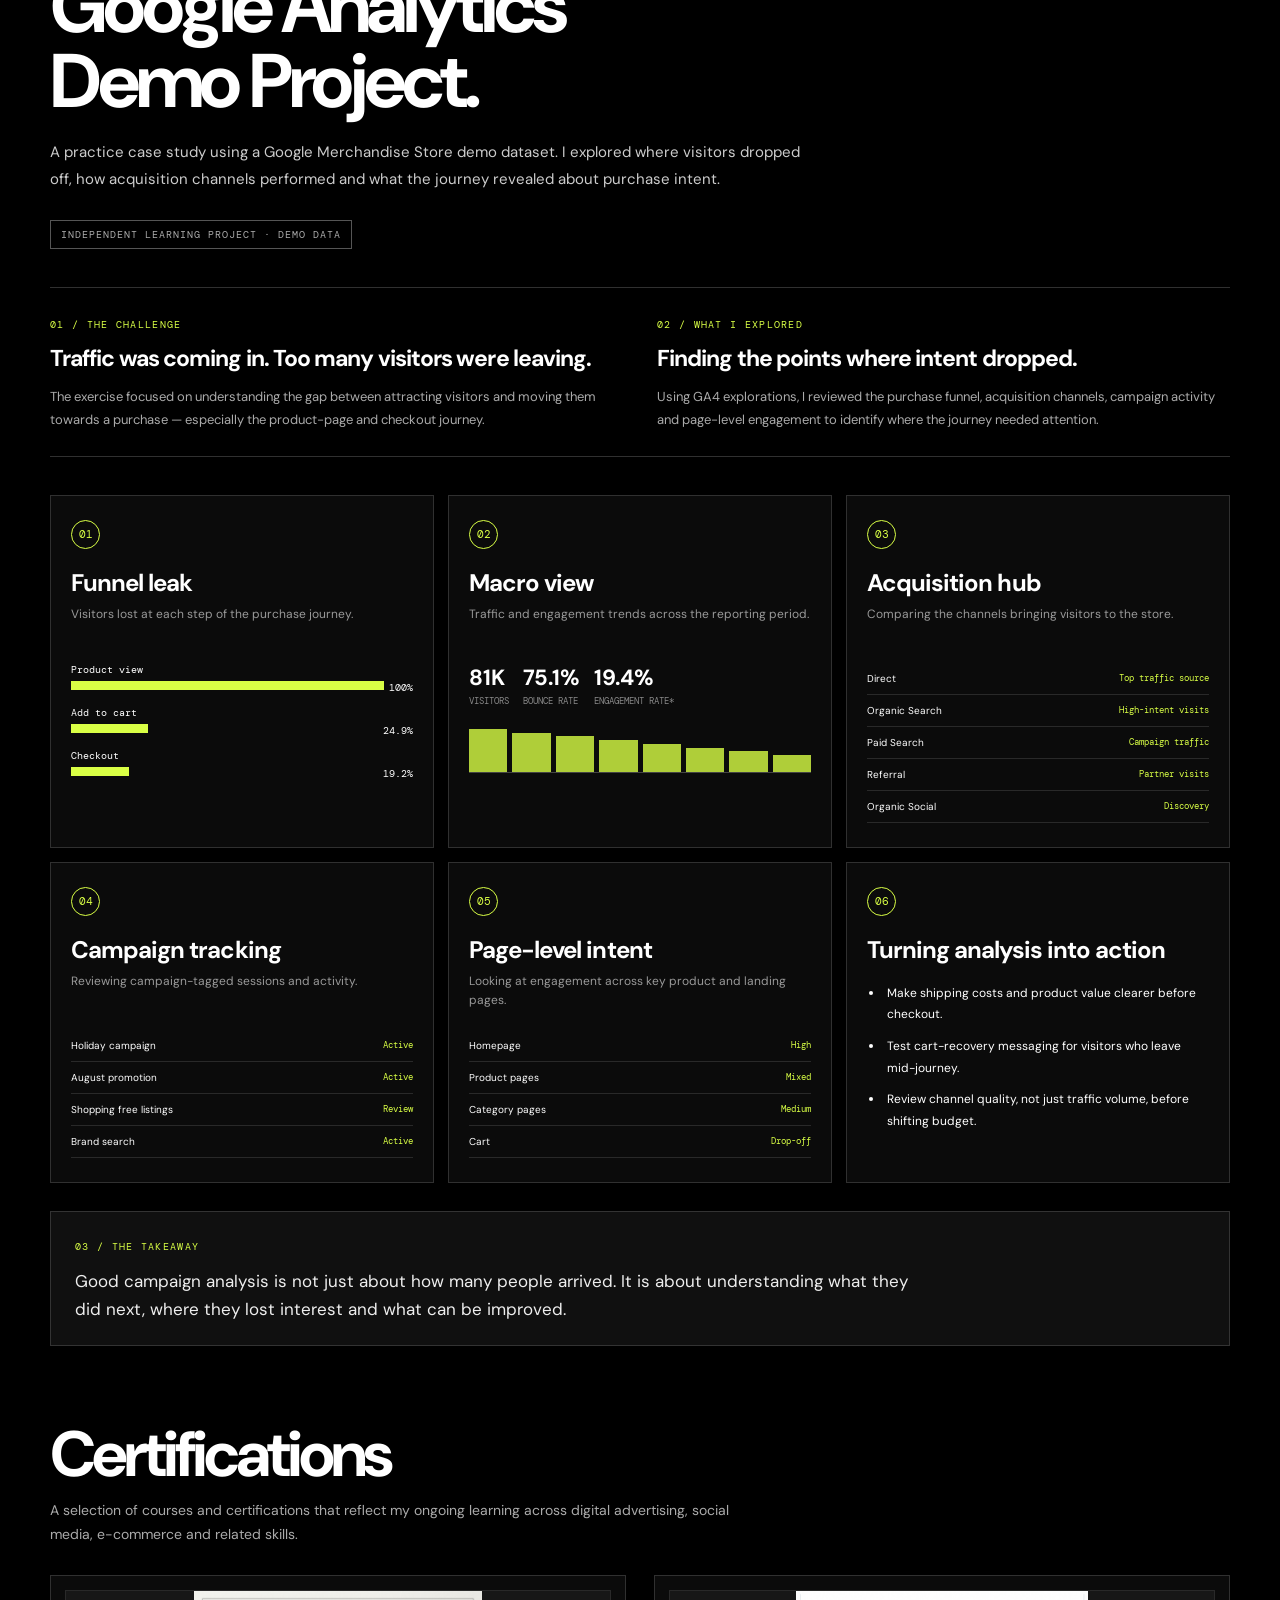
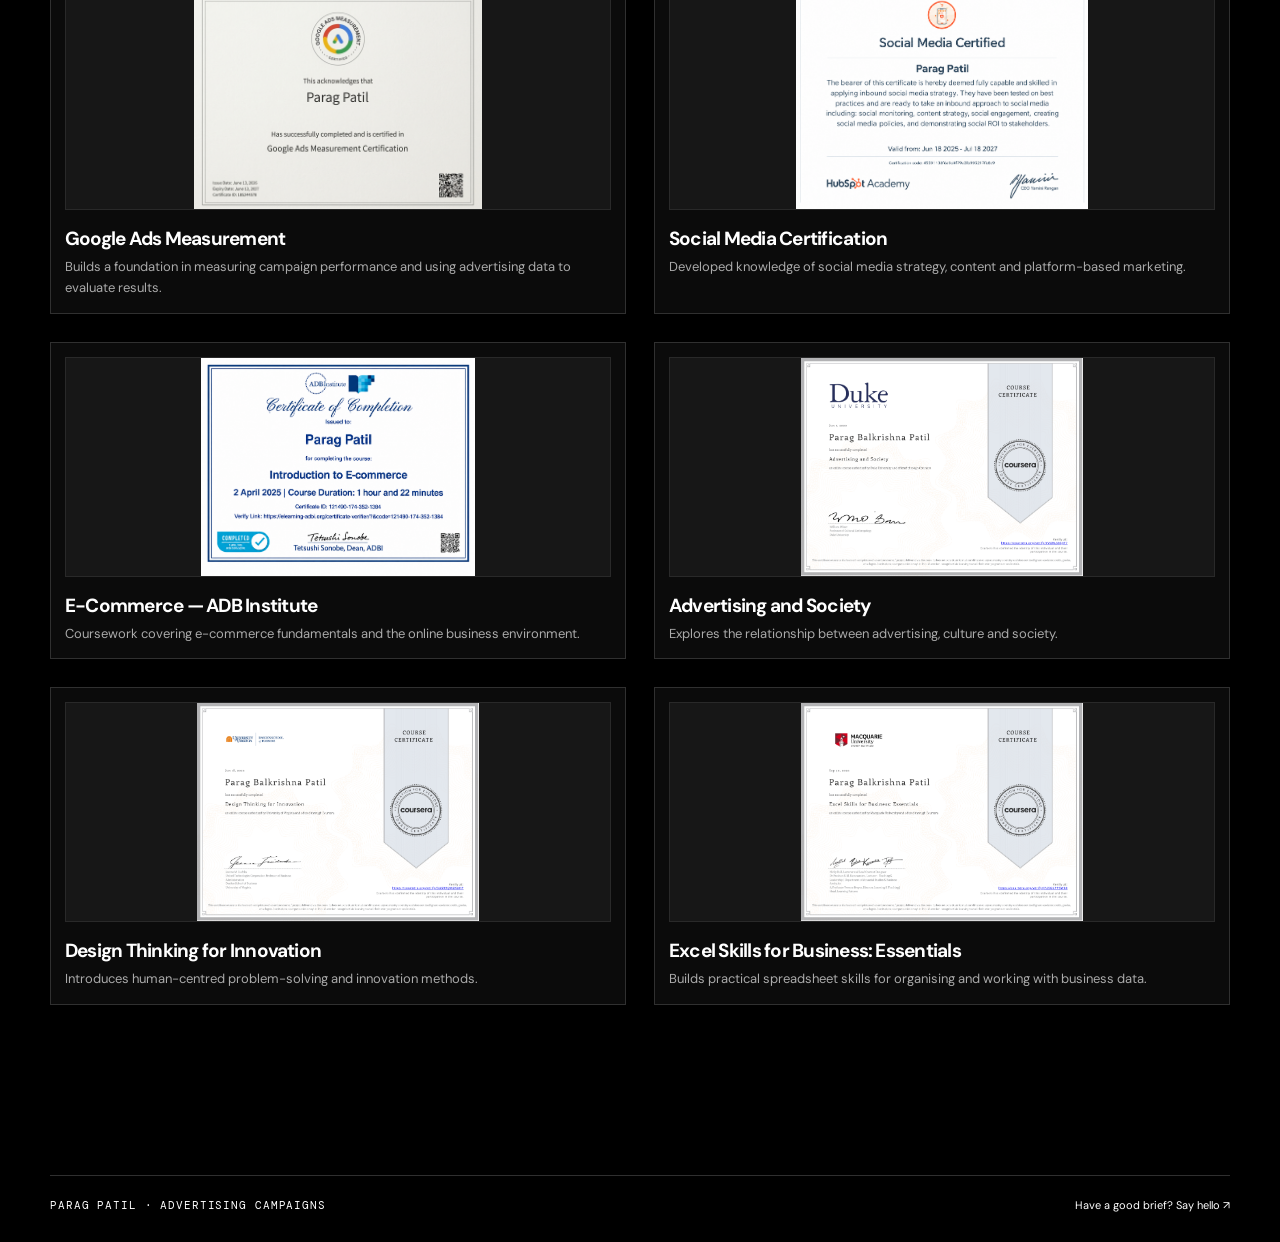
==== commit 892bf818: "Remove illustrative dashboard footnote" ====
--- a/advertising-campaigns.html
+++ b/advertising-campaigns.html
@@ -155,7 +155,7 @@
     </article>
   </div>
   <div class="analytics-takeaway"><span class="analytics-kicker">03 / THE TAKEAWAY</span><p>Good campaign analysis is not just about how many people arrived. It is about understanding what they did next, where they lost interest and what can be improved.</p></div>
-  <p class="analytics-footnote">*Figures and dashboard elements are presented as an illustrative portfolio exercise based on the supplied demo-project reference. Channel labels and visual summaries are for demonstration, not verified live reporting.</p>
+  <p class="analytics-footnote"></p>
 </section>
 
 <section class="certifications-section" aria-labelledby="certifications-heading">
